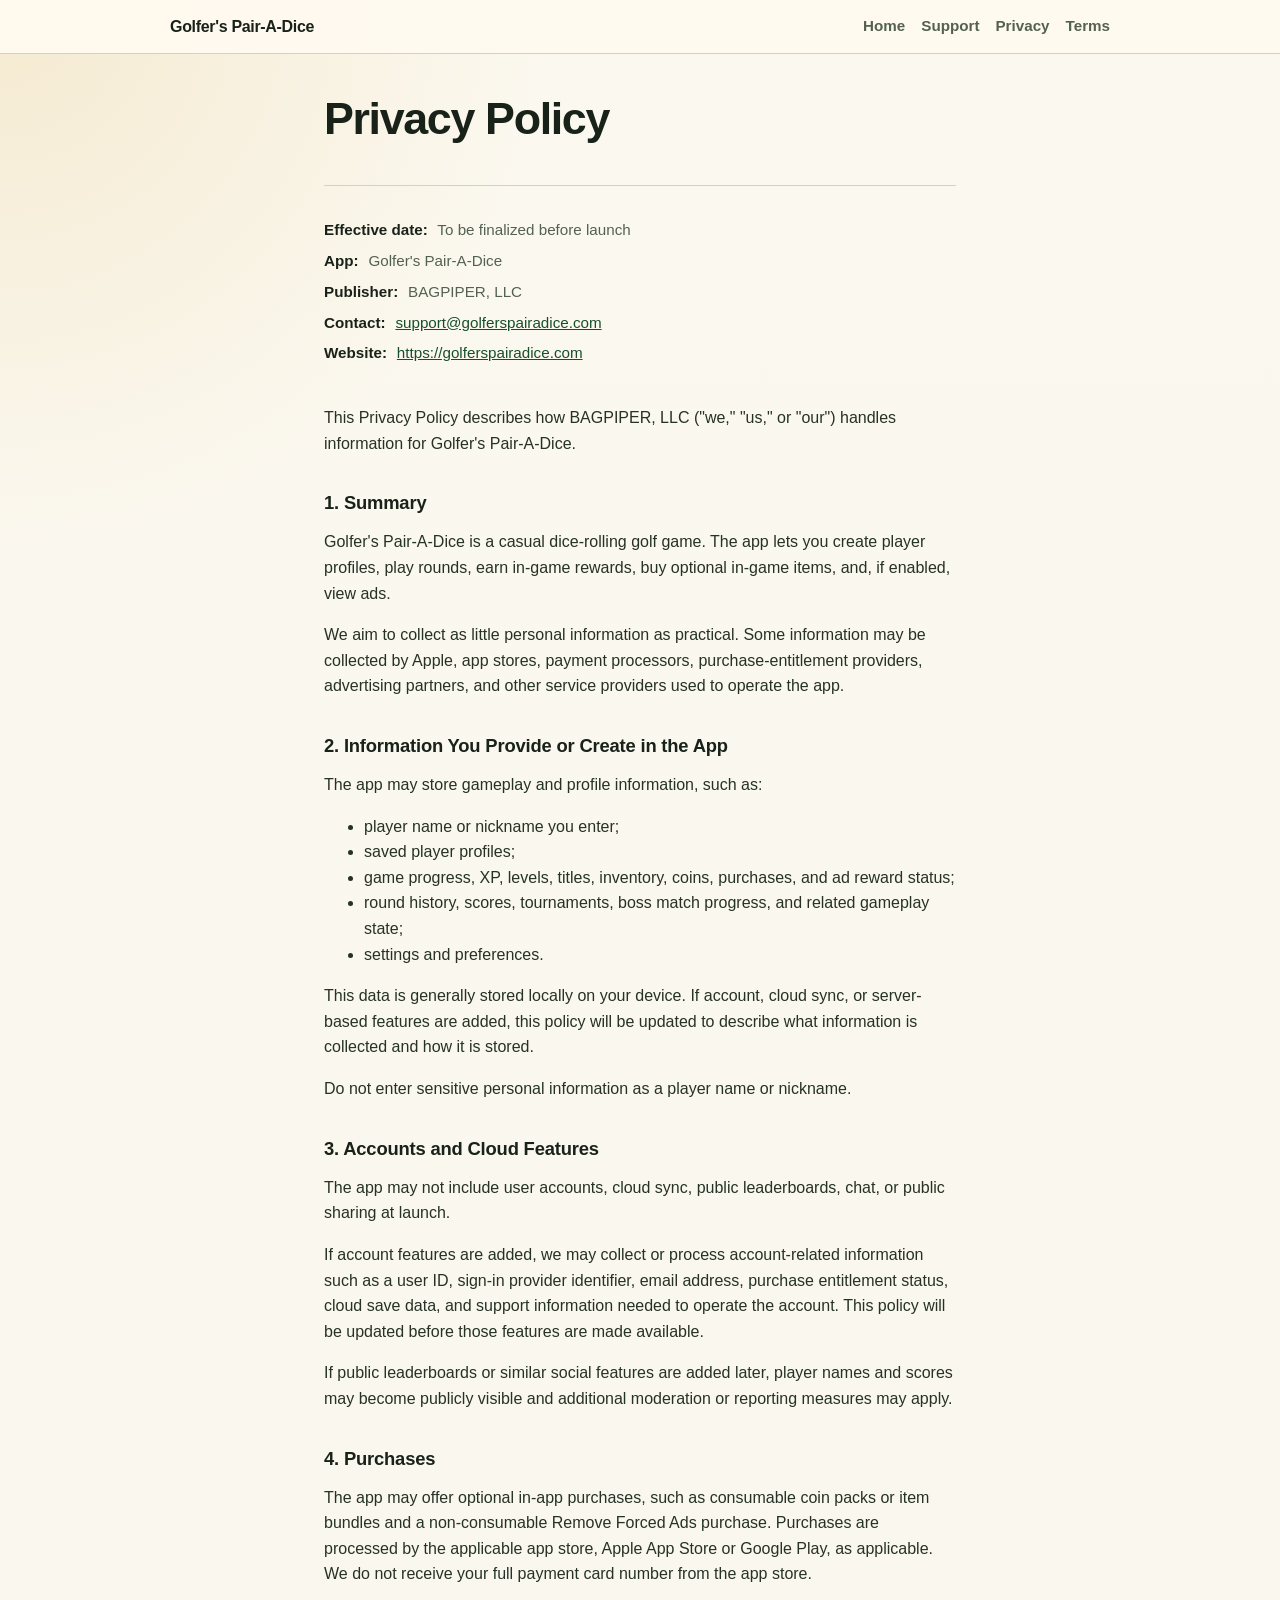
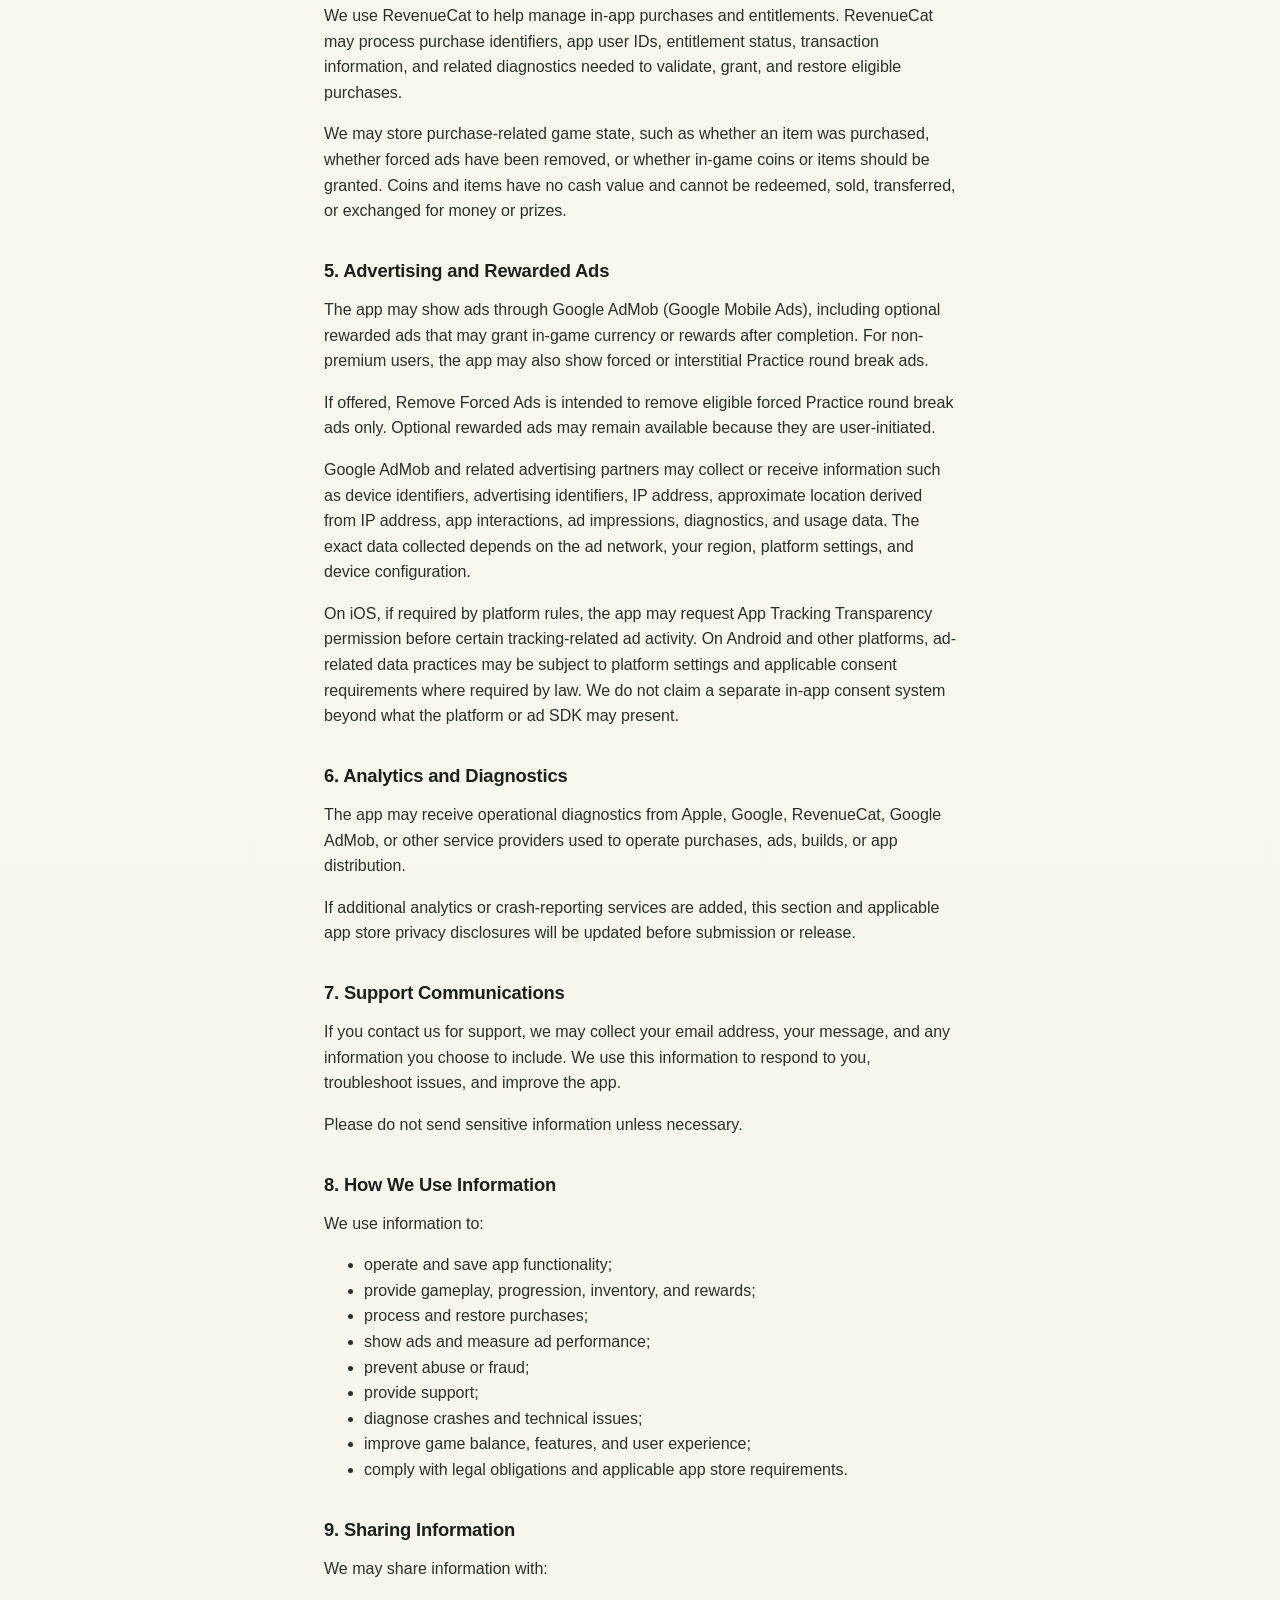
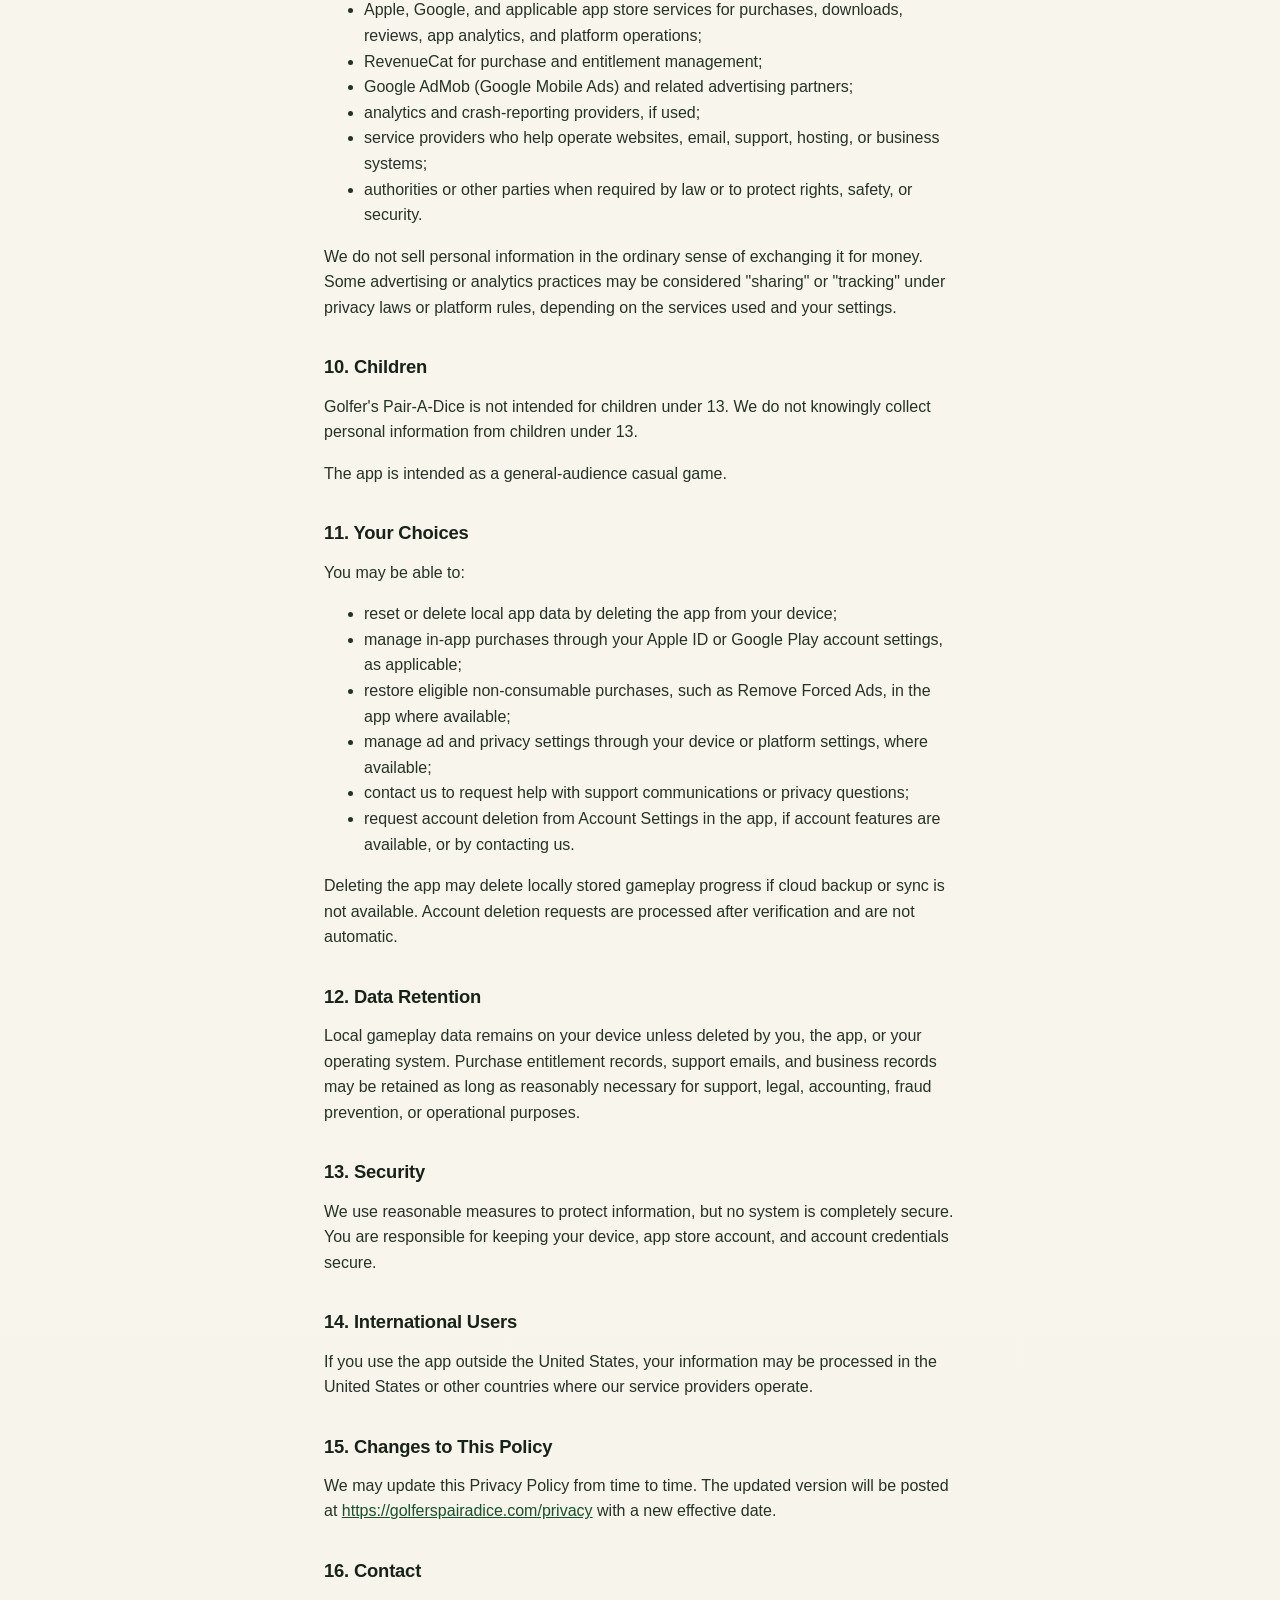
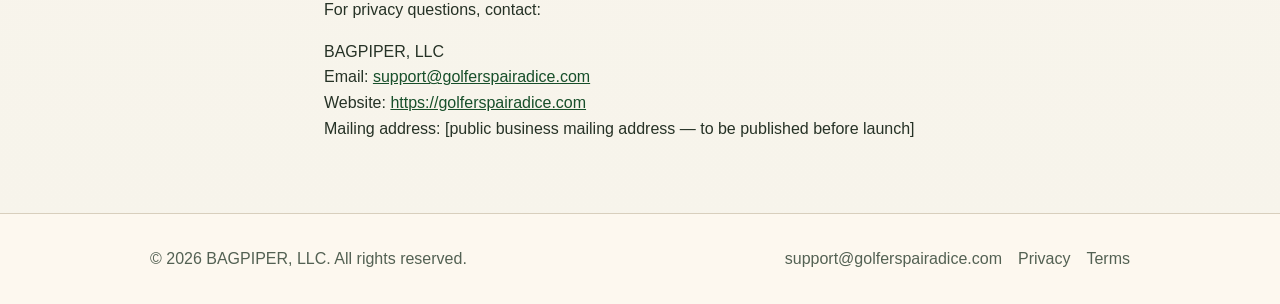
==== privacy/index.html @ 042cdaf1 "Phase 7B: Update golferspairadice.com copy for BAGPIPER, LLC publisher identity - Remove formation-p" ====
<!doctype html>
<html lang="en">
<head>
  <meta charset="utf-8">
  <meta name="viewport" content="width=device-width, initial-scale=1">
  <title>Privacy Policy | Golfer's Pair-A-Dice</title>
  <meta name="description" content="This Privacy Policy describes how BAGPIPER, LLC handles information for Golfer's Pair-A-Dice.">
  <link rel="stylesheet" href="/styles.css">
</head>
<body>
  <header class="site-header">
    <nav class="nav" aria-label="Main navigation">
      <a class="brand" href="/">Golfer's Pair-A-Dice</a>
      <div class="nav-links">
        <a href="/">Home</a>
        <a href="/support">Support</a>
        <a href="/privacy">Privacy</a>
        <a href="/terms">Terms</a>
      </div>
    </nav>
  </header>

  <main class="page">
    <header class="page-header">
      <h1>Privacy Policy</h1>
    </header>

    <ul class="doc-meta">
      <li><span class="label">Effective date</span> To be finalized before launch</li>
      <li><span class="label">App</span> Golfer's Pair-A-Dice</li>
      <li><span class="label">Publisher</span> BAGPIPER, LLC</li>
      <li><span class="label">Contact</span> <a href="mailto:support@golferspairadice.com">support@golferspairadice.com</a></li>
      <li><span class="label">Website</span> <a href="https://golferspairadice.com">https://golferspairadice.com</a></li>
    </ul>

    <article class="doc-body">
      <p>This Privacy Policy describes how BAGPIPER, LLC ("we," "us," or "our") handles information for Golfer's Pair-A-Dice.</p>

      <h2>1. Summary</h2>
      <p>Golfer's Pair-A-Dice is a casual dice-rolling golf game. The app lets you create player profiles, play rounds, earn in-game rewards, buy optional in-game items, and, if enabled, view ads.</p>
      <p>We aim to collect as little personal information as practical. Some information may be collected by Apple, app stores, payment processors, purchase-entitlement providers, advertising partners, and other service providers used to operate the app.</p>

      <h2>2. Information You Provide or Create in the App</h2>
      <p>The app may store gameplay and profile information, such as:</p>
      <ul>
        <li>player name or nickname you enter;</li>
        <li>saved player profiles;</li>
        <li>game progress, XP, levels, titles, inventory, coins, purchases, and ad reward status;</li>
        <li>round history, scores, tournaments, boss match progress, and related gameplay state;</li>
        <li>settings and preferences.</li>
      </ul>
      <p>This data is generally stored locally on your device. If account, cloud sync, or server-based features are added, this policy will be updated to describe what information is collected and how it is stored.</p>
      <p>Do not enter sensitive personal information as a player name or nickname.</p>

      <h2>3. Accounts and Cloud Features</h2>
      <p>The app may not include user accounts, cloud sync, public leaderboards, chat, or public sharing at launch.</p>
      <p>If account features are added, we may collect or process account-related information such as a user ID, sign-in provider identifier, email address, purchase entitlement status, cloud save data, and support information needed to operate the account. This policy will be updated before those features are made available.</p>
      <p>If public leaderboards or similar social features are added later, player names and scores may become publicly visible and additional moderation or reporting measures may apply.</p>

      <h2>4. Purchases</h2>
      <p>The app may offer optional in-app purchases, such as consumable coin packs or item bundles and a non-consumable Remove Forced Ads purchase. Purchases are processed by the applicable app store, Apple App Store or Google Play, as applicable. We do not receive your full payment card number from the app store.</p>
      <p>We use RevenueCat to help manage in-app purchases and entitlements. RevenueCat may process purchase identifiers, app user IDs, entitlement status, transaction information, and related diagnostics needed to validate, grant, and restore eligible purchases.</p>
      <p>We may store purchase-related game state, such as whether an item was purchased, whether forced ads have been removed, or whether in-game coins or items should be granted. Coins and items have no cash value and cannot be redeemed, sold, transferred, or exchanged for money or prizes.</p>

      <h2>5. Advertising and Rewarded Ads</h2>
      <p>The app may show ads through Google AdMob (Google Mobile Ads), including optional rewarded ads that may grant in-game currency or rewards after completion. For non-premium users, the app may also show forced or interstitial Practice round break ads.</p>
      <p>If offered, Remove Forced Ads is intended to remove eligible forced Practice round break ads only. Optional rewarded ads may remain available because they are user-initiated.</p>
      <p>Google AdMob and related advertising partners may collect or receive information such as device identifiers, advertising identifiers, IP address, approximate location derived from IP address, app interactions, ad impressions, diagnostics, and usage data. The exact data collected depends on the ad network, your region, platform settings, and device configuration.</p>
      <p>On iOS, if required by platform rules, the app may request App Tracking Transparency permission before certain tracking-related ad activity. On Android and other platforms, ad-related data practices may be subject to platform settings and applicable consent requirements where required by law. We do not claim a separate in-app consent system beyond what the platform or ad SDK may present.</p>

      <h2>6. Analytics and Diagnostics</h2>
      <p>The app may receive operational diagnostics from Apple, Google, RevenueCat, Google AdMob, or other service providers used to operate purchases, ads, builds, or app distribution.</p>
      <p>If additional analytics or crash-reporting services are added, this section and applicable app store privacy disclosures will be updated before submission or release.</p>

      <h2>7. Support Communications</h2>
      <p>If you contact us for support, we may collect your email address, your message, and any information you choose to include. We use this information to respond to you, troubleshoot issues, and improve the app.</p>
      <p>Please do not send sensitive information unless necessary.</p>

      <h2>8. How We Use Information</h2>
      <p>We use information to:</p>
      <ul>
        <li>operate and save app functionality;</li>
        <li>provide gameplay, progression, inventory, and rewards;</li>
        <li>process and restore purchases;</li>
        <li>show ads and measure ad performance;</li>
        <li>prevent abuse or fraud;</li>
        <li>provide support;</li>
        <li>diagnose crashes and technical issues;</li>
        <li>improve game balance, features, and user experience;</li>
        <li>comply with legal obligations and applicable app store requirements.</li>
      </ul>

      <h2>9. Sharing Information</h2>
      <p>We may share information with:</p>
      <ul>
        <li>Apple, Google, and applicable app store services for purchases, downloads, reviews, app analytics, and platform operations;</li>
        <li>RevenueCat for purchase and entitlement management;</li>
        <li>Google AdMob (Google Mobile Ads) and related advertising partners;</li>
        <li>analytics and crash-reporting providers, if used;</li>
        <li>service providers who help operate websites, email, support, hosting, or business systems;</li>
        <li>authorities or other parties when required by law or to protect rights, safety, or security.</li>
      </ul>
      <p>We do not sell personal information in the ordinary sense of exchanging it for money. Some advertising or analytics practices may be considered "sharing" or "tracking" under privacy laws or platform rules, depending on the services used and your settings.</p>

      <h2>10. Children</h2>
      <p>Golfer's Pair-A-Dice is not intended for children under 13. We do not knowingly collect personal information from children under 13.</p>
      <p>The app is intended as a general-audience casual game.</p>

      <h2>11. Your Choices</h2>
      <p>You may be able to:</p>
      <ul>
        <li>reset or delete local app data by deleting the app from your device;</li>
        <li>manage in-app purchases through your Apple ID or Google Play account settings, as applicable;</li>
        <li>restore eligible non-consumable purchases, such as Remove Forced Ads, in the app where available;</li>
        <li>manage ad and privacy settings through your device or platform settings, where available;</li>
        <li>contact us to request help with support communications or privacy questions;</li>
        <li>request account deletion from Account Settings in the app, if account features are available, or by contacting us.</li>
      </ul>
      <p>Deleting the app may delete locally stored gameplay progress if cloud backup or sync is not available. Account deletion requests are processed after verification and are not automatic.</p>

      <h2>12. Data Retention</h2>
      <p>Local gameplay data remains on your device unless deleted by you, the app, or your operating system. Purchase entitlement records, support emails, and business records may be retained as long as reasonably necessary for support, legal, accounting, fraud prevention, or operational purposes.</p>

      <h2>13. Security</h2>
      <p>We use reasonable measures to protect information, but no system is completely secure. You are responsible for keeping your device, app store account, and account credentials secure.</p>

      <h2>14. International Users</h2>
      <p>If you use the app outside the United States, your information may be processed in the United States or other countries where our service providers operate.</p>

      <h2>15. Changes to This Policy</h2>
      <p>We may update this Privacy Policy from time to time. The updated version will be posted at <a href="https://golferspairadice.com/privacy">https://golferspairadice.com/privacy</a> with a new effective date.</p>

      <h2>16. Contact</h2>
      <p>For privacy questions, contact:</p>
      <p>BAGPIPER, LLC<br>
      Email: <a href="mailto:support@golferspairadice.com">support@golferspairadice.com</a><br>
      Website: <a href="https://golferspairadice.com">https://golferspairadice.com</a><br>
      Mailing address: [public business mailing address — to be published before launch]</p>
    </article>
  </main>

  <footer class="site-footer">
    <div class="footer-inner">
      <div>
        © 2026 BAGPIPER, LLC. All rights reserved.
      </div>
      <div class="footer-links">
        <a href="mailto:support@golferspairadice.com">support@golferspairadice.com</a>
        <a href="/privacy">Privacy</a>
        <a href="/terms">Terms</a>
      </div>
    </div>
  </footer>
</body>
</html>
---- styles.css ----
/* Golfer's Pair-A-Dice static site */
:root {
  --bg: #f7f4eb;
  --panel: #fffaf0;
  --ink: #192219;
  --muted: #536153;
  --line: #d8cfbd;
  --accent: #216b3a;
  --accent-dark: #174f2a;
  --gold: #d7a332;
}

* { box-sizing: border-box; }

body {
  margin: 0;
  font-family: -apple-system, BlinkMacSystemFont, "Segoe UI", Roboto, Arial, sans-serif;
  line-height: 1.6;
  color: var(--ink);
  background:
    radial-gradient(circle at top left, rgba(215, 163, 50, 0.16), transparent 34rem),
    linear-gradient(180deg, #fbf8ef 0%, var(--bg) 100%);
}

a { color: var(--accent-dark); }

.site-header {
  border-bottom: 1px solid var(--line);
  background: rgba(255, 250, 240, 0.92);
  backdrop-filter: blur(8px);
  position: sticky;
  top: 0;
  z-index: 5;
}

.nav {
  max-width: 980px;
  margin: 0 auto;
  padding: 0.85rem 1.25rem;
  display: flex;
  align-items: center;
  justify-content: space-between;
  gap: 1rem;
}

.brand {
  font-weight: 800;
  color: var(--ink);
  text-decoration: none;
  letter-spacing: -0.02em;
}

.nav-links {
  display: flex;
  gap: 1rem;
  flex-wrap: wrap;
  justify-content: flex-end;
}

.nav-links a {
  color: var(--muted);
  text-decoration: none;
  font-weight: 600;
  font-size: 0.95rem;
}

.nav-links a:hover { color: var(--accent-dark); }

main {
  max-width: 980px;
  margin: 0 auto;
  padding: 2rem 1.25rem 4rem;
}

main.home,
main.page {
  max-width: 42rem;
  padding-top: 2.5rem;
  padding-bottom: 3.5rem;
}

.page-header {
  padding-bottom: 2rem;
  margin-bottom: 2rem;
  border-bottom: 1px solid var(--line);
}

.page-header h1 {
  font-size: clamp(2rem, 5vw, 2.8rem);
  line-height: 1.1;
  margin: 0 0 0.65rem;
  letter-spacing: -0.03em;
}

.page-subtitle,
.page-intro {
  font-size: 1.1rem;
  color: var(--muted);
  margin: 0;
  line-height: 1.55;
}

.doc-meta {
  list-style: none;
  padding: 0;
  margin: 0 0 2.5rem;
  font-size: 0.95rem;
  color: var(--muted);
  line-height: 1.55;
}

.doc-meta li {
  margin-bottom: 0.45rem;
}

.doc-meta .label {
  font-weight: 600;
  color: var(--ink);
}

.doc-meta .label::after {
  content: ":";
  margin-right: 0.35rem;
}

.doc-body h2 {
  font-size: 1.15rem;
  font-weight: 700;
  margin: 2.25rem 0 0.65rem;
  letter-spacing: -0.01em;
}

.doc-body p,
.doc-body li {
  color: #263226;
}

.page-section {
  padding-bottom: 2rem;
}

.page-section + .page-section {
  border-top: 1px solid var(--line);
  padding-top: 2rem;
}

.page-section h2 {
  font-size: 1.2rem;
  margin: 0 0 0.85rem;
  letter-spacing: -0.01em;
}

.page-section p,
.page-section li {
  color: #263226;
}

.page-section .page-links {
  margin-top: 1.25rem;
}

.hero {
  padding: 3rem 0 1.5rem;
  max-width: 640px;
}

.home .hero {
  padding: 2.5rem 0 3rem;
  border-bottom: 1px solid var(--line);
  max-width: none;
}

.home .hero h1 {
  font-size: clamp(2.4rem, 6vw, 3.4rem);
  line-height: 1.05;
  margin: 0 0 1.1rem;
  letter-spacing: -0.04em;
}

.hero-intro {
  font-size: 1.2rem;
  color: var(--muted);
  margin: 0 0 1.75rem;
  line-height: 1.5;
}

.hero-tagline {
  font-size: clamp(1.35rem, 3vw, 1.65rem);
  font-weight: 600;
  color: var(--accent-dark);
  margin: 0;
  line-height: 1.35;
  letter-spacing: -0.02em;
}

.gameplay {
  padding: 2.5rem 0;
}

.gameplay p {
  margin: 0;
  font-size: 1.1rem;
  color: #263226;
  line-height: 1.65;
}

.home-note {
  padding-top: 0.5rem;
}

.callout {
  margin: 0 0 2rem;
  padding: 0.9rem 0 0.9rem 1rem;
  border-left: 3px solid var(--line);
  color: var(--muted);
  font-size: 0.98rem;
  line-height: 1.55;
}

h1 {
  font-size: clamp(2rem, 5vw, 2.8rem);
  line-height: 1.1;
  margin: 0 0 1rem;
  letter-spacing: -0.03em;
}

h2 {
  font-size: clamp(1.55rem, 3vw, 2.2rem);
  line-height: 1.15;
  margin: 2.5rem 0 0.75rem;
  letter-spacing: -0.035em;
}

h3 {
  margin-top: 2rem;
  font-size: 1.2rem;
}

.lede {
  font-size: 1.15rem;
  color: var(--muted);
  max-width: 640px;
}

.page-links {
  margin: 0;
  font-size: 1rem;
}

.page-links a {
  font-weight: 600;
  text-decoration: none;
}

.page-links a:hover {
  text-decoration: underline;
}

.page-links .sep {
  color: var(--line);
  margin: 0 0.55rem;
}

.content-panel {
  background: rgba(255, 250, 240, 0.88);
  border: 1px solid var(--line);
  border-radius: 20px;
  padding: 1.25rem;
  box-shadow: 0 12px 32px rgba(25, 34, 25, 0.06);
}

.content-panel h1 {
  font-size: clamp(2rem, 4vw, 3.2rem);
  margin-top: 0;
}

.content-panel p, .content-panel li {
  color: #263226;
}

.faq-list {
  margin-top: 0.5rem;
}

.faq-item {
  border: none;
  border-top: 1px solid var(--line);
  border-radius: 0;
  background: none;
  padding: 1rem 0;
}

.faq-item summary {
  font-weight: 700;
  cursor: pointer;
  list-style: none;
}

.faq-item summary::-webkit-details-marker {
  display: none;
}

.faq-item summary::after {
  content: "+";
  float: right;
  color: var(--muted);
  font-weight: 400;
}

.faq-item[open] summary::after {
  content: "−";
}

.faq-item:last-child {
  border-bottom: 1px solid var(--line);
}

.faq-item p {
  margin: 0.75rem 0 0;
  color: var(--muted);
}

.site-footer {
  border-top: 1px solid var(--line);
  padding: 2rem 1.25rem;
  color: var(--muted);
  background: rgba(255, 250, 240, 0.75);
}

.footer-inner {
  max-width: 980px;
  margin: 0 auto;
  display: flex;
  justify-content: space-between;
  gap: 1rem;
  flex-wrap: wrap;
}

.footer-links {
  display: flex;
  gap: 1rem;
  flex-wrap: wrap;
}

.footer-links a {
  color: var(--muted);
  text-decoration: none;
}

@media (max-width: 640px) {
  .nav {
    align-items: flex-start;
    flex-direction: column;
  }

  .nav-links {
    justify-content: flex-start;
  }

  main.home,
  main.page {
    padding-top: 2rem;
    padding-bottom: 3rem;
  }

  .hero,
  .home .hero {
    padding-top: 2rem;
    padding-bottom: 2.25rem;
  }

  .page-header {
    padding-bottom: 1.5rem;
    margin-bottom: 1.5rem;
  }

  .page-section + .page-section {
    padding-top: 1.5rem;
  }

  .gameplay {
    padding: 2rem 0;
  }
}
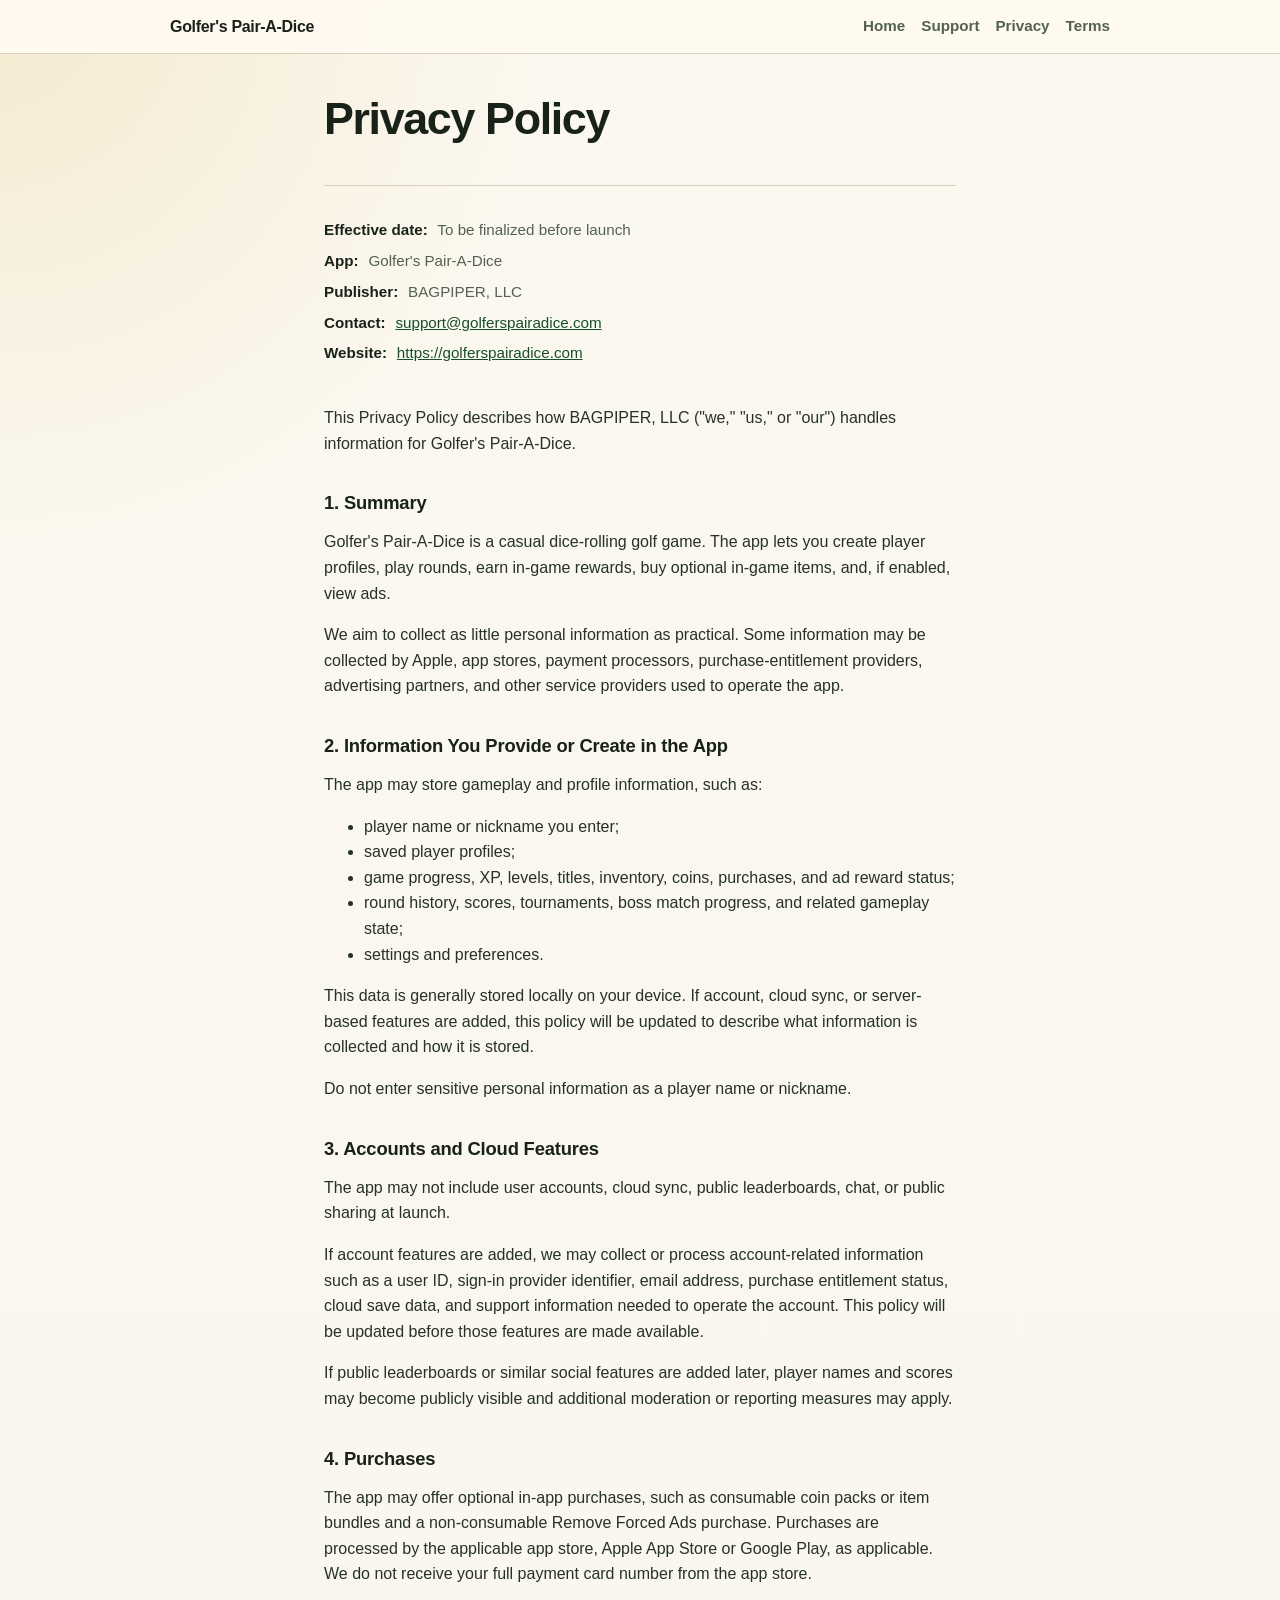
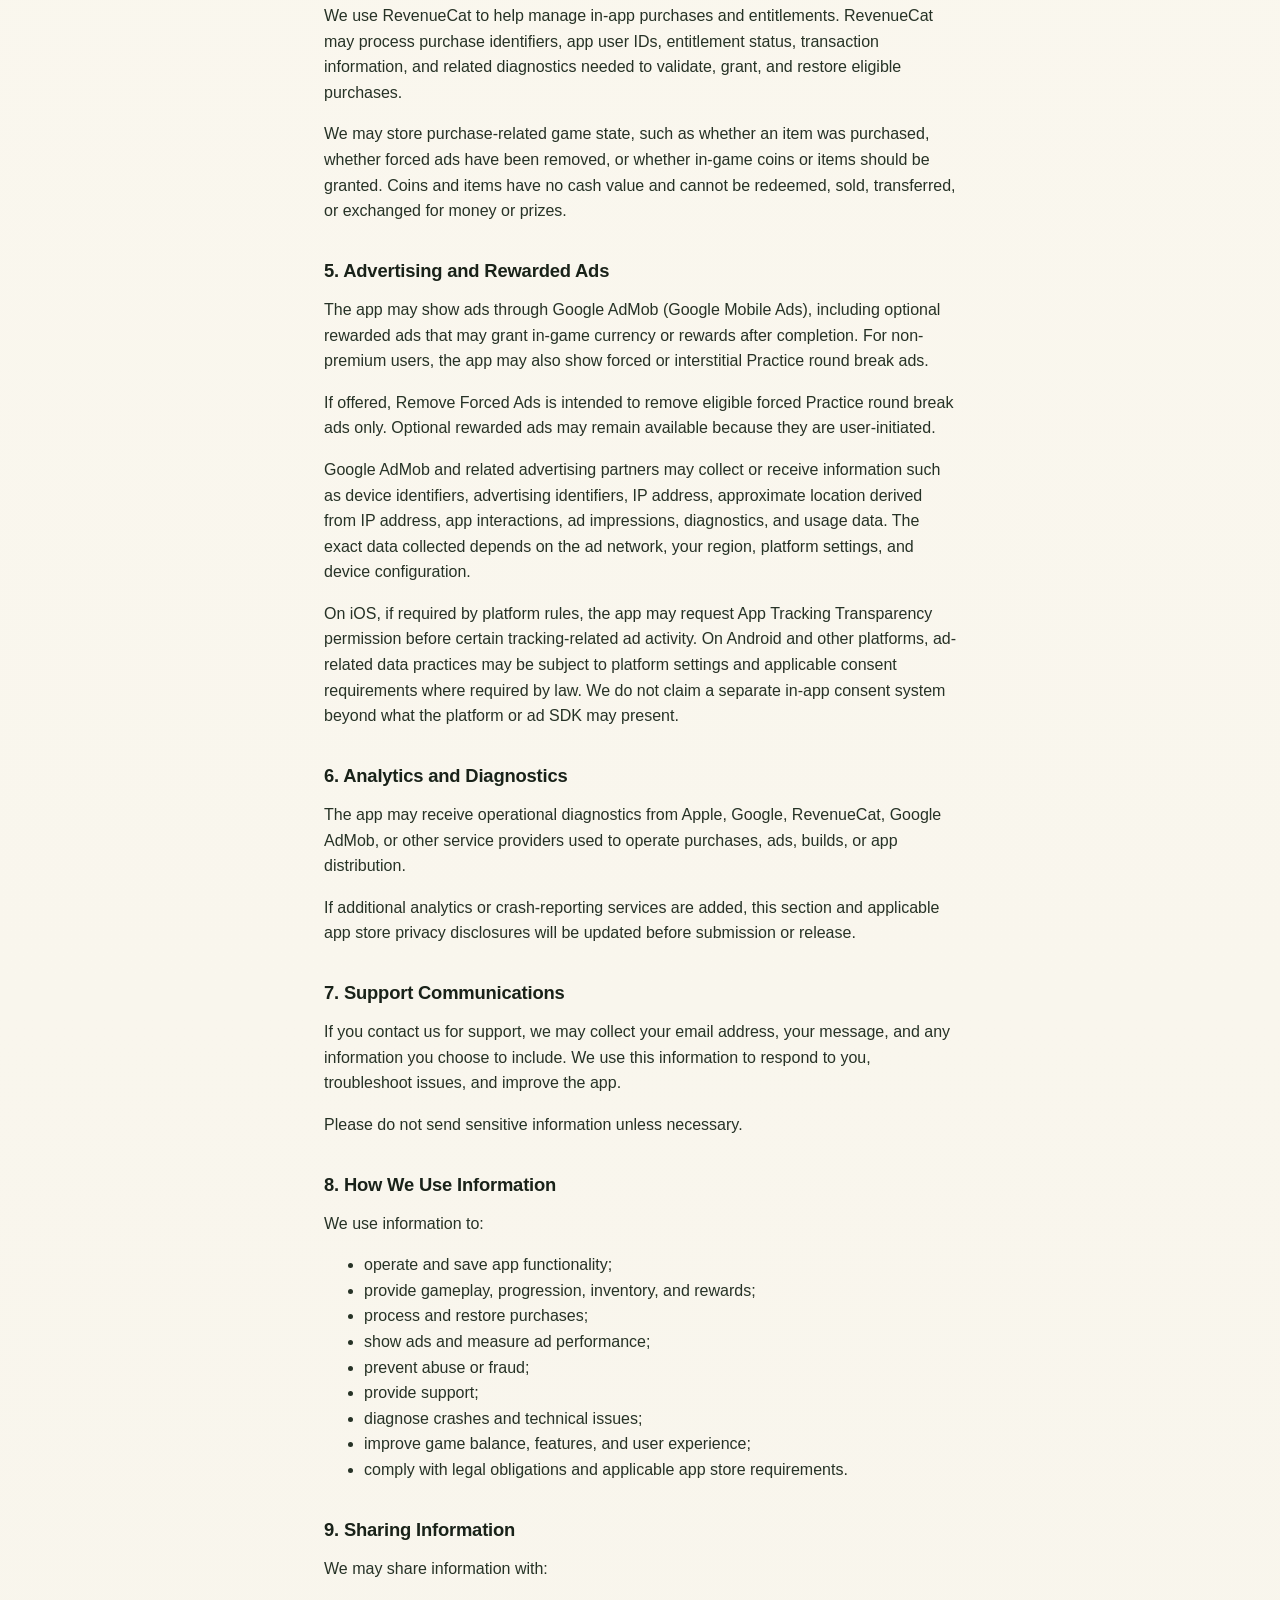
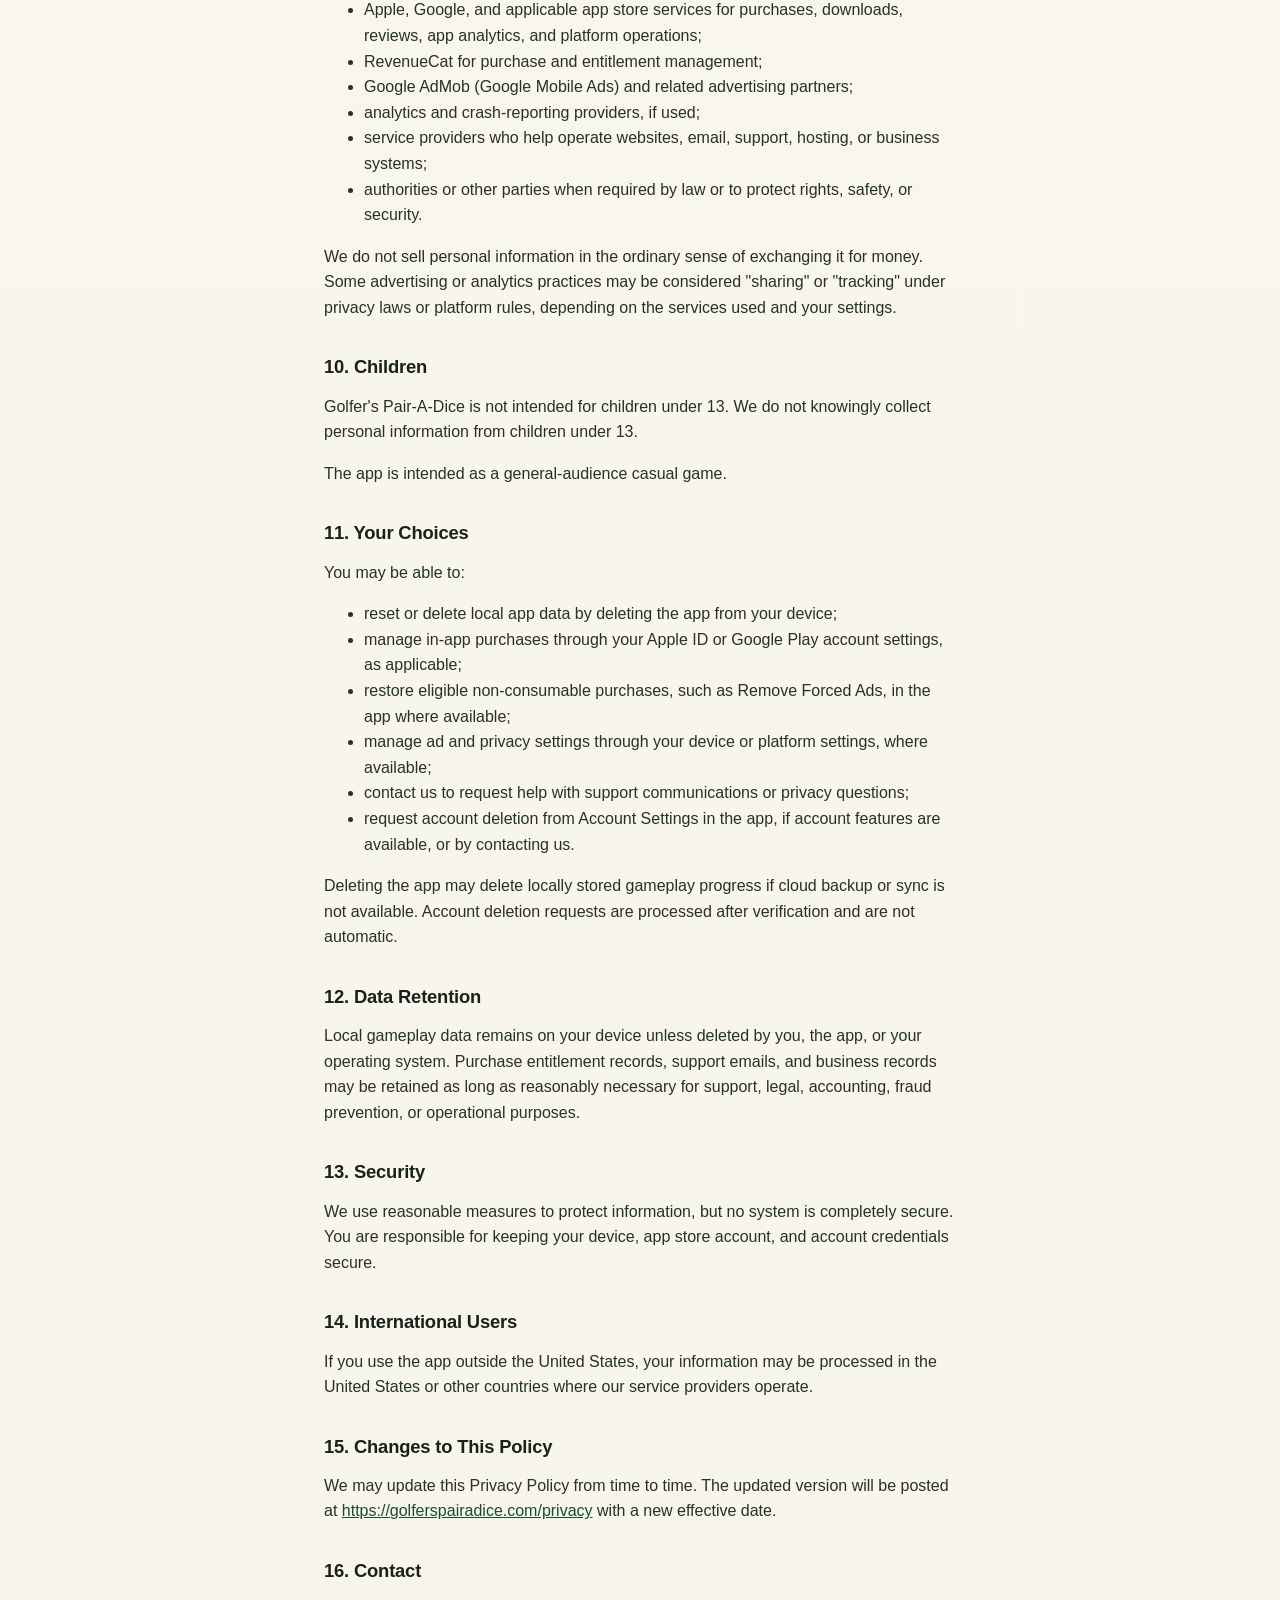
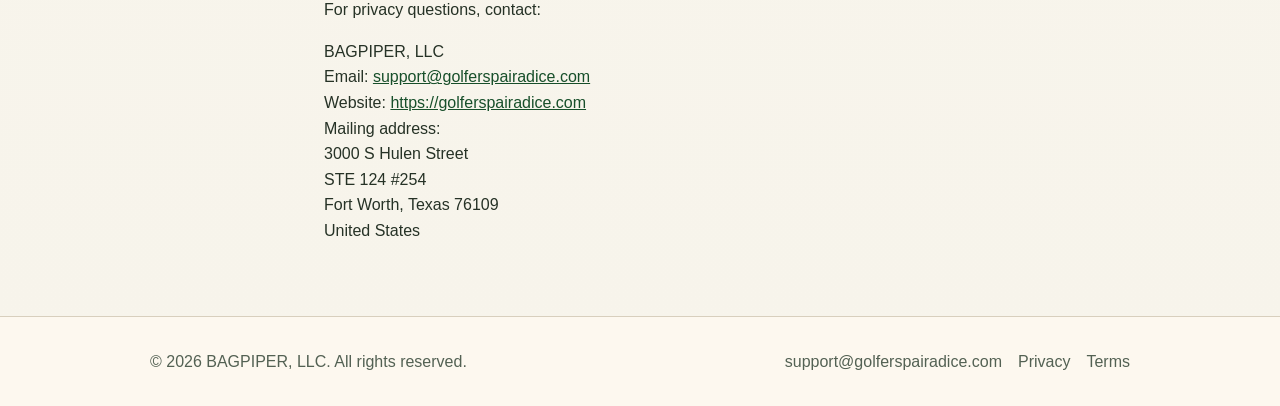
==== commit b3531daa: "Replace contact placeholders with confirmed public mailing address and support email - Privacy and t" ====
--- a/privacy/index.html
+++ b/privacy/index.html
@@ -135,7 +135,11 @@
       <p>BAGPIPER, LLC<br>
       Email: <a href="mailto:support@golferspairadice.com">support@golferspairadice.com</a><br>
       Website: <a href="https://golferspairadice.com">https://golferspairadice.com</a><br>
-      Mailing address: [public business mailing address — to be published before launch]</p>
+      Mailing address:<br>
+      3000 S Hulen Street<br>
+      STE 124 #254<br>
+      Fort Worth, Texas 76109<br>
+      United States</p>
     </article>
   </main>
 
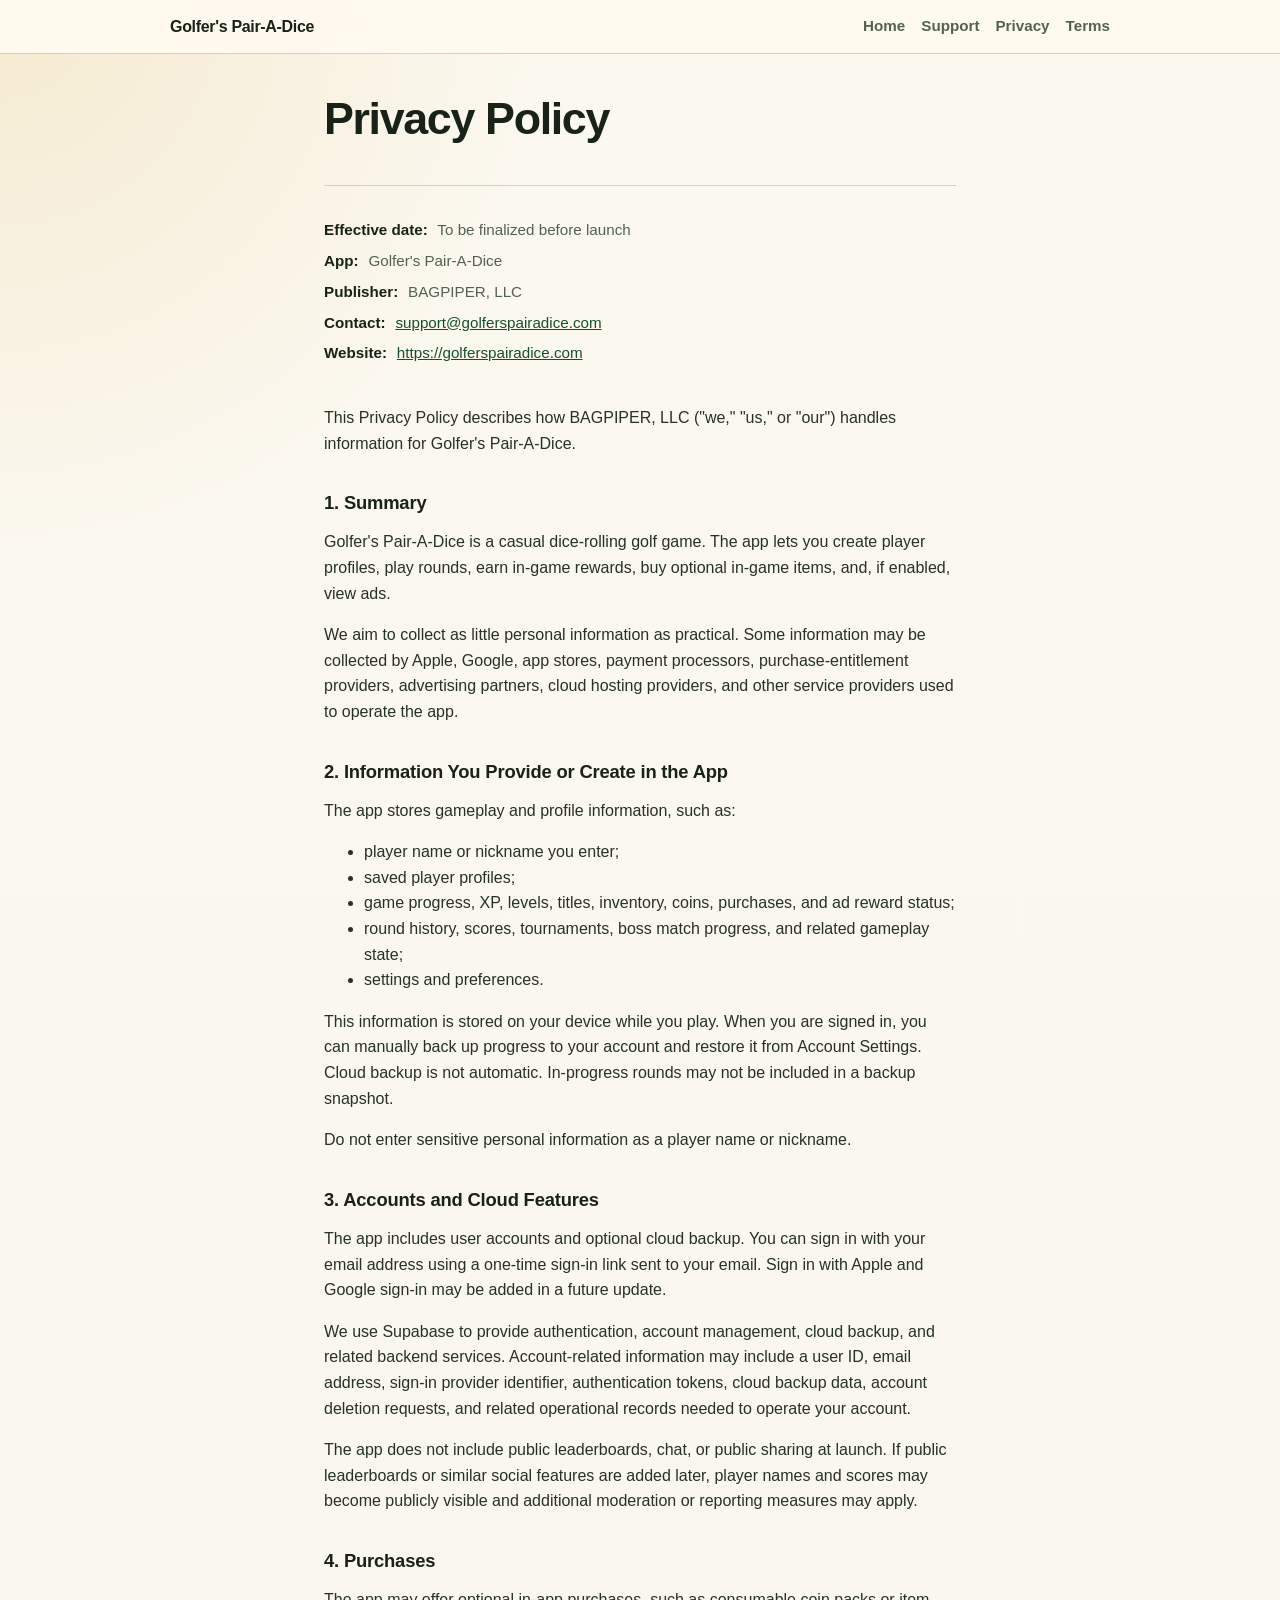
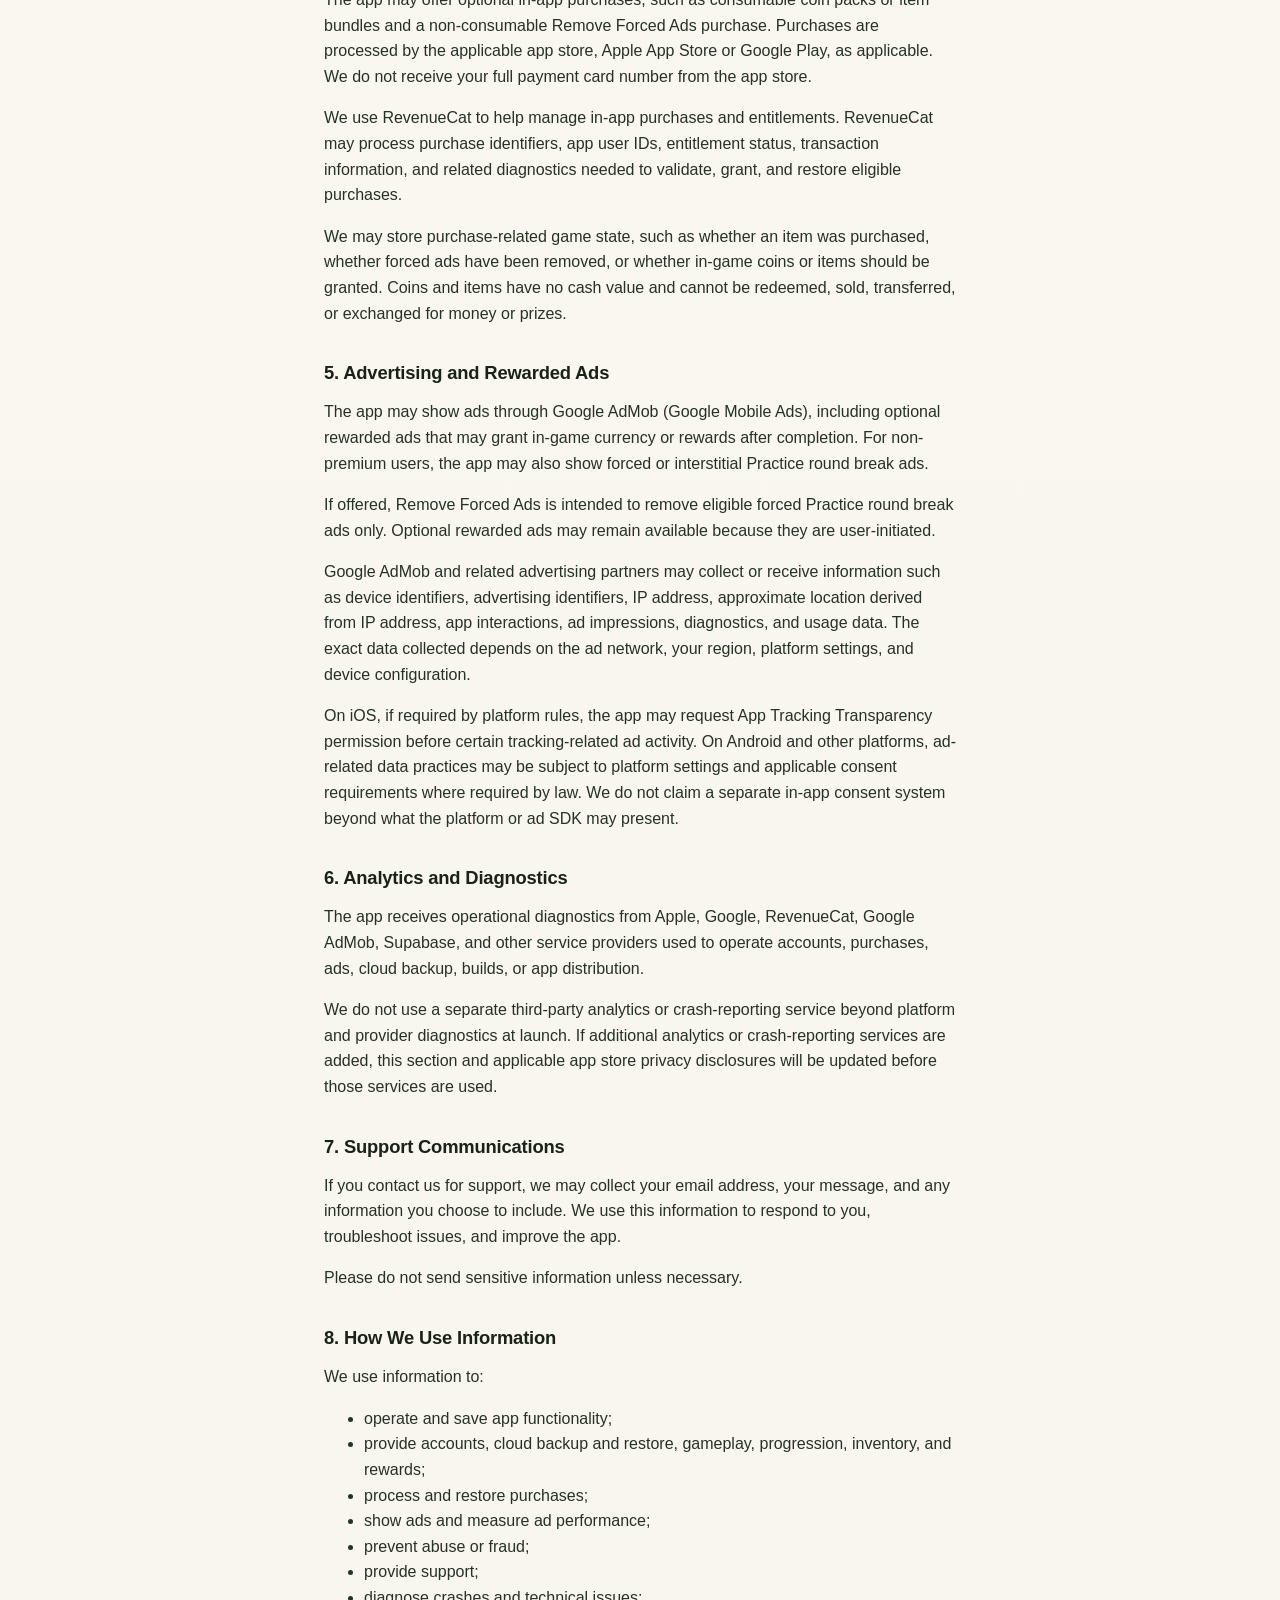
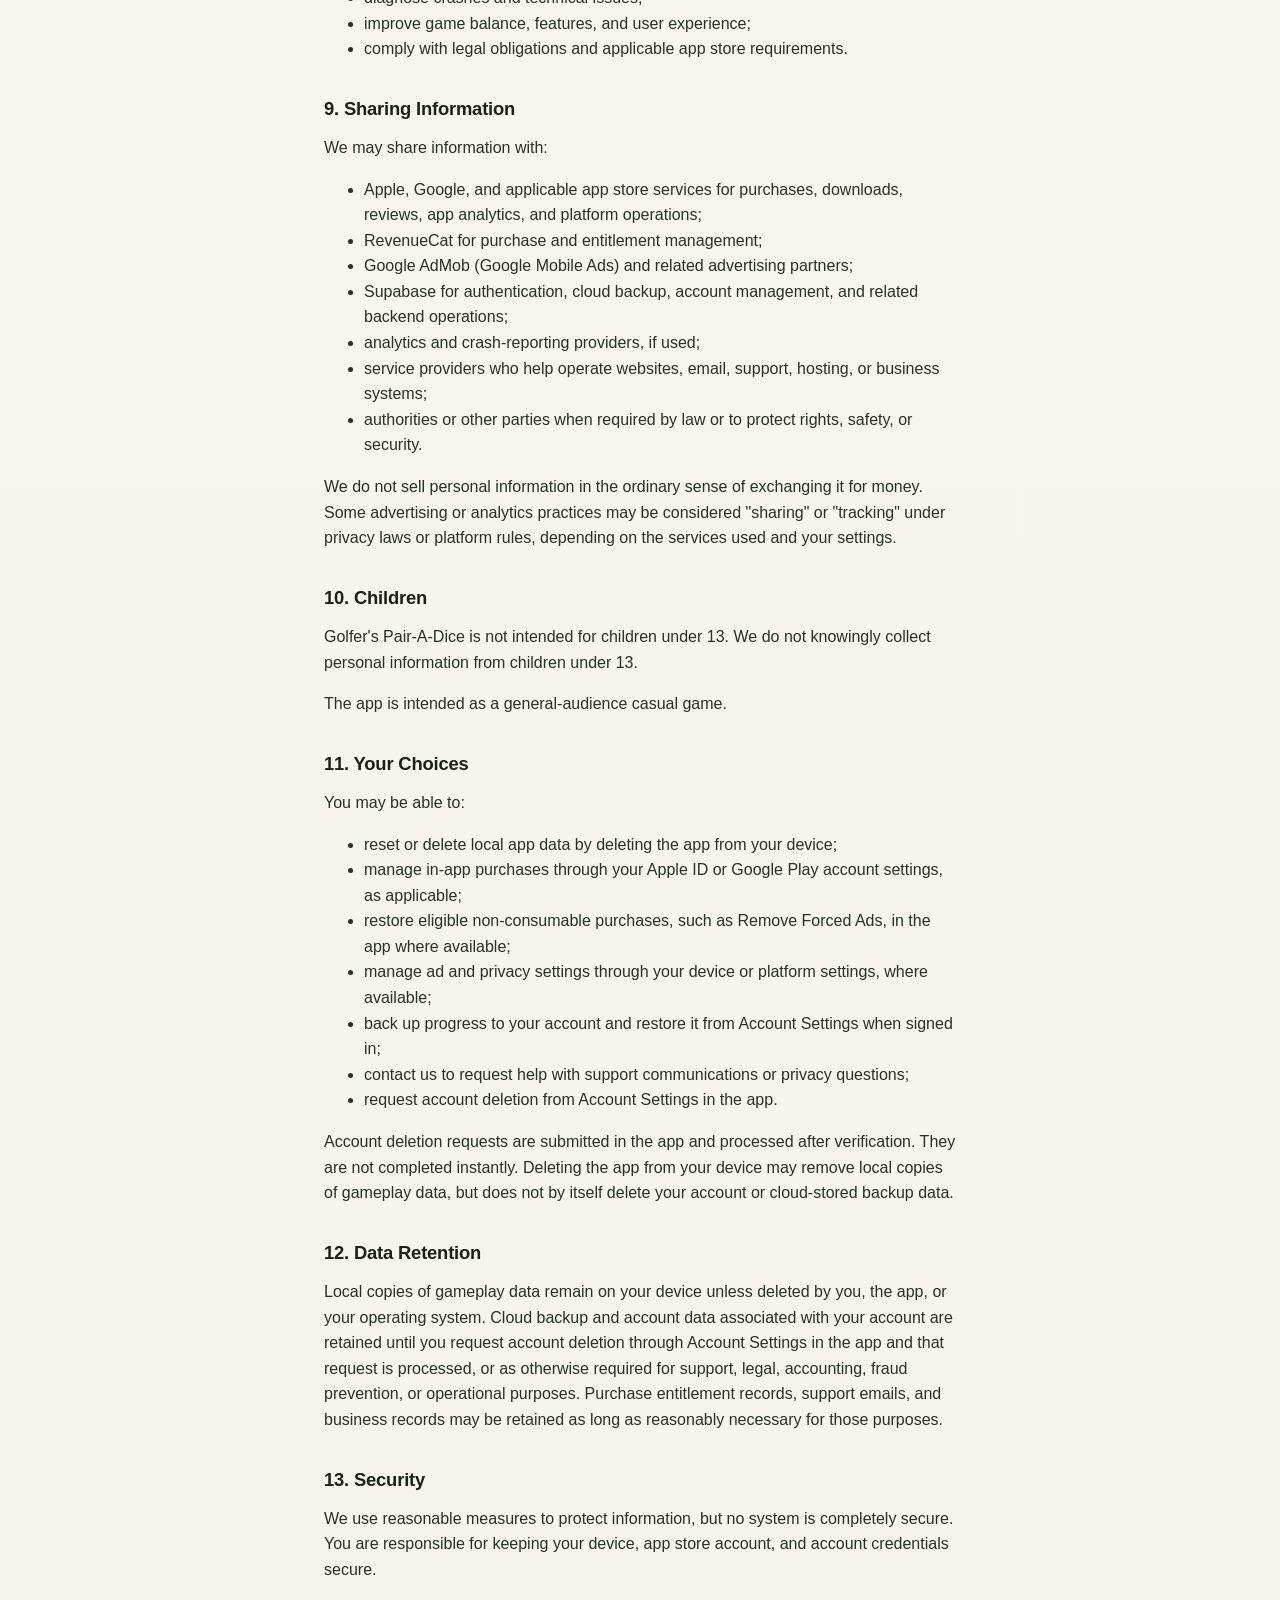
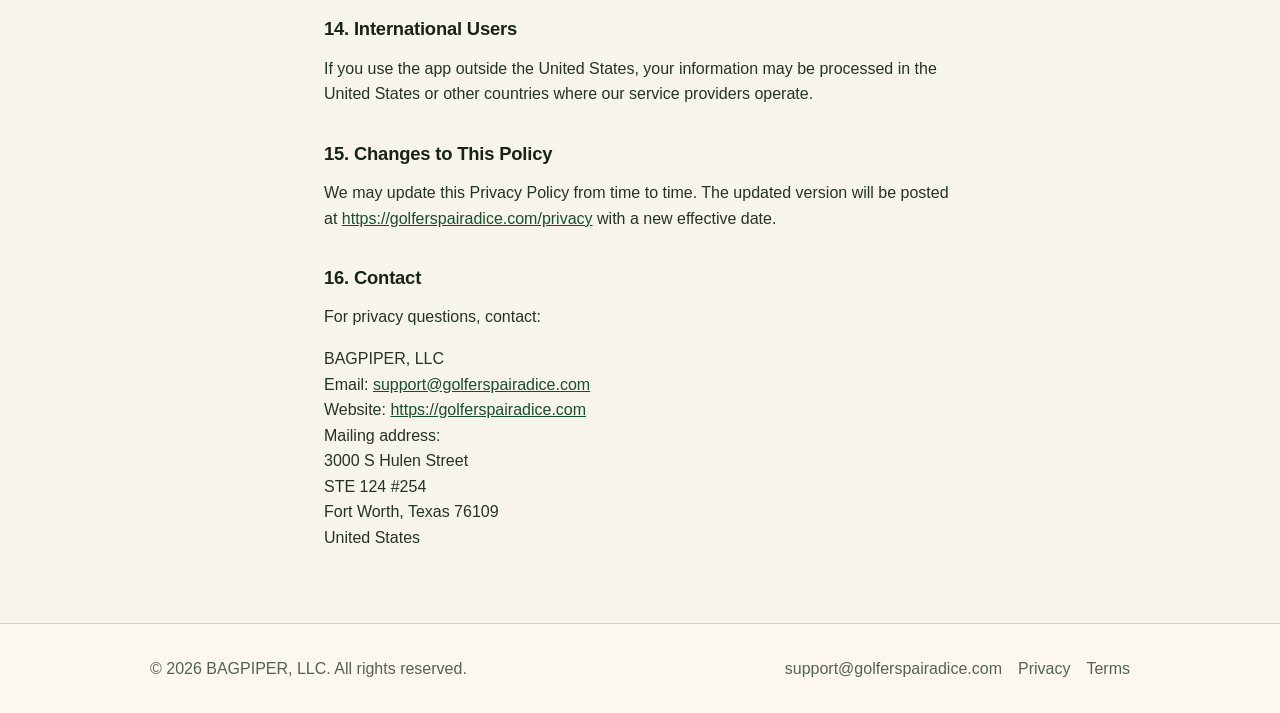
==== commit 1621bb60: "Launch-ready site: legal copy, icon D, and meta tags. Align privacy, terms, and support with app aut" ====
--- a/privacy/index.html
+++ b/privacy/index.html
@@ -5,6 +5,16 @@
   <meta name="viewport" content="width=device-width, initial-scale=1">
   <title>Privacy Policy | Golfer's Pair-A-Dice</title>
   <meta name="description" content="This Privacy Policy describes how BAGPIPER, LLC handles information for Golfer's Pair-A-Dice.">
+  <meta name="theme-color" content="#216b3a">
+  <meta property="og:type" content="website">
+  <meta property="og:url" content="https://golferspairadice.com/privacy">
+  <meta property="og:title" content="Privacy Policy | Golfer's Pair-A-Dice">
+  <meta property="og:description" content="How BAGPIPER, LLC handles information for Golfer's Pair-A-Dice.">
+  <meta property="og:image" content="https://golferspairadice.com/assets/gpad-icon-1024.png">
+  <meta name="twitter:card" content="summary">
+  <meta name="twitter:image" content="https://golferspairadice.com/assets/gpad-icon-1024.png">
+  <link rel="icon" href="/assets/gpad-icon.svg" type="image/svg+xml">
+  <link rel="apple-touch-icon" href="/assets/gpad-icon-180.png">
   <link rel="stylesheet" href="/styles.css">
 </head>
 <body>
@@ -38,10 +48,10 @@
 
       <h2>1. Summary</h2>
       <p>Golfer's Pair-A-Dice is a casual dice-rolling golf game. The app lets you create player profiles, play rounds, earn in-game rewards, buy optional in-game items, and, if enabled, view ads.</p>
-      <p>We aim to collect as little personal information as practical. Some information may be collected by Apple, app stores, payment processors, purchase-entitlement providers, advertising partners, and other service providers used to operate the app.</p>
+      <p>We aim to collect as little personal information as practical. Some information may be collected by Apple, Google, app stores, payment processors, purchase-entitlement providers, advertising partners, cloud hosting providers, and other service providers used to operate the app.</p>
 
       <h2>2. Information You Provide or Create in the App</h2>
-      <p>The app may store gameplay and profile information, such as:</p>
+      <p>The app stores gameplay and profile information, such as:</p>
       <ul>
         <li>player name or nickname you enter;</li>
         <li>saved player profiles;</li>
@@ -49,13 +59,13 @@
         <li>round history, scores, tournaments, boss match progress, and related gameplay state;</li>
         <li>settings and preferences.</li>
       </ul>
-      <p>This data is generally stored locally on your device. If account, cloud sync, or server-based features are added, this policy will be updated to describe what information is collected and how it is stored.</p>
+      <p>This information is stored on your device while you play. When you are signed in, you can manually back up progress to your account and restore it from Account Settings. Cloud backup is not automatic. In-progress rounds may not be included in a backup snapshot.</p>
       <p>Do not enter sensitive personal information as a player name or nickname.</p>
 
       <h2>3. Accounts and Cloud Features</h2>
-      <p>The app may not include user accounts, cloud sync, public leaderboards, chat, or public sharing at launch.</p>
-      <p>If account features are added, we may collect or process account-related information such as a user ID, sign-in provider identifier, email address, purchase entitlement status, cloud save data, and support information needed to operate the account. This policy will be updated before those features are made available.</p>
-      <p>If public leaderboards or similar social features are added later, player names and scores may become publicly visible and additional moderation or reporting measures may apply.</p>
+      <p>The app includes user accounts and optional cloud backup. You can sign in with your email address using a one-time sign-in link sent to your email. Sign in with Apple and Google sign-in may be added in a future update.</p>
+      <p>We use Supabase to provide authentication, account management, cloud backup, and related backend services. Account-related information may include a user ID, email address, sign-in provider identifier, authentication tokens, cloud backup data, account deletion requests, and related operational records needed to operate your account.</p>
+      <p>The app does not include public leaderboards, chat, or public sharing at launch. If public leaderboards or similar social features are added later, player names and scores may become publicly visible and additional moderation or reporting measures may apply.</p>
 
       <h2>4. Purchases</h2>
       <p>The app may offer optional in-app purchases, such as consumable coin packs or item bundles and a non-consumable Remove Forced Ads purchase. Purchases are processed by the applicable app store, Apple App Store or Google Play, as applicable. We do not receive your full payment card number from the app store.</p>
@@ -69,8 +79,8 @@
       <p>On iOS, if required by platform rules, the app may request App Tracking Transparency permission before certain tracking-related ad activity. On Android and other platforms, ad-related data practices may be subject to platform settings and applicable consent requirements where required by law. We do not claim a separate in-app consent system beyond what the platform or ad SDK may present.</p>
 
       <h2>6. Analytics and Diagnostics</h2>
-      <p>The app may receive operational diagnostics from Apple, Google, RevenueCat, Google AdMob, or other service providers used to operate purchases, ads, builds, or app distribution.</p>
-      <p>If additional analytics or crash-reporting services are added, this section and applicable app store privacy disclosures will be updated before submission or release.</p>
+      <p>The app receives operational diagnostics from Apple, Google, RevenueCat, Google AdMob, Supabase, and other service providers used to operate accounts, purchases, ads, cloud backup, builds, or app distribution.</p>
+      <p>We do not use a separate third-party analytics or crash-reporting service beyond platform and provider diagnostics at launch. If additional analytics or crash-reporting services are added, this section and applicable app store privacy disclosures will be updated before those services are used.</p>
 
       <h2>7. Support Communications</h2>
       <p>If you contact us for support, we may collect your email address, your message, and any information you choose to include. We use this information to respond to you, troubleshoot issues, and improve the app.</p>
@@ -80,7 +90,7 @@
       <p>We use information to:</p>
       <ul>
         <li>operate and save app functionality;</li>
-        <li>provide gameplay, progression, inventory, and rewards;</li>
+        <li>provide accounts, cloud backup and restore, gameplay, progression, inventory, and rewards;</li>
         <li>process and restore purchases;</li>
         <li>show ads and measure ad performance;</li>
         <li>prevent abuse or fraud;</li>
@@ -96,6 +106,7 @@
         <li>Apple, Google, and applicable app store services for purchases, downloads, reviews, app analytics, and platform operations;</li>
         <li>RevenueCat for purchase and entitlement management;</li>
         <li>Google AdMob (Google Mobile Ads) and related advertising partners;</li>
+        <li>Supabase for authentication, cloud backup, account management, and related backend operations;</li>
         <li>analytics and crash-reporting providers, if used;</li>
         <li>service providers who help operate websites, email, support, hosting, or business systems;</li>
         <li>authorities or other parties when required by law or to protect rights, safety, or security.</li>
@@ -113,13 +124,14 @@
         <li>manage in-app purchases through your Apple ID or Google Play account settings, as applicable;</li>
         <li>restore eligible non-consumable purchases, such as Remove Forced Ads, in the app where available;</li>
         <li>manage ad and privacy settings through your device or platform settings, where available;</li>
+        <li>back up progress to your account and restore it from Account Settings when signed in;</li>
         <li>contact us to request help with support communications or privacy questions;</li>
-        <li>request account deletion from Account Settings in the app, if account features are available, or by contacting us.</li>
+        <li>request account deletion from Account Settings in the app.</li>
       </ul>
-      <p>Deleting the app may delete locally stored gameplay progress if cloud backup or sync is not available. Account deletion requests are processed after verification and are not automatic.</p>
+      <p>Account deletion requests are submitted in the app and processed after verification. They are not completed instantly. Deleting the app from your device may remove local copies of gameplay data, but does not by itself delete your account or cloud-stored backup data.</p>
 
       <h2>12. Data Retention</h2>
-      <p>Local gameplay data remains on your device unless deleted by you, the app, or your operating system. Purchase entitlement records, support emails, and business records may be retained as long as reasonably necessary for support, legal, accounting, fraud prevention, or operational purposes.</p>
+      <p>Local copies of gameplay data remain on your device unless deleted by you, the app, or your operating system. Cloud backup and account data associated with your account are retained until you request account deletion through Account Settings in the app and that request is processed, or as otherwise required for support, legal, accounting, fraud prevention, or operational purposes. Purchase entitlement records, support emails, and business records may be retained as long as reasonably necessary for those purposes.</p>
 
       <h2>13. Security</h2>
       <p>We use reasonable measures to protect information, but no system is completely secure. You are responsible for keeping your device, app store account, and account credentials secure.</p>
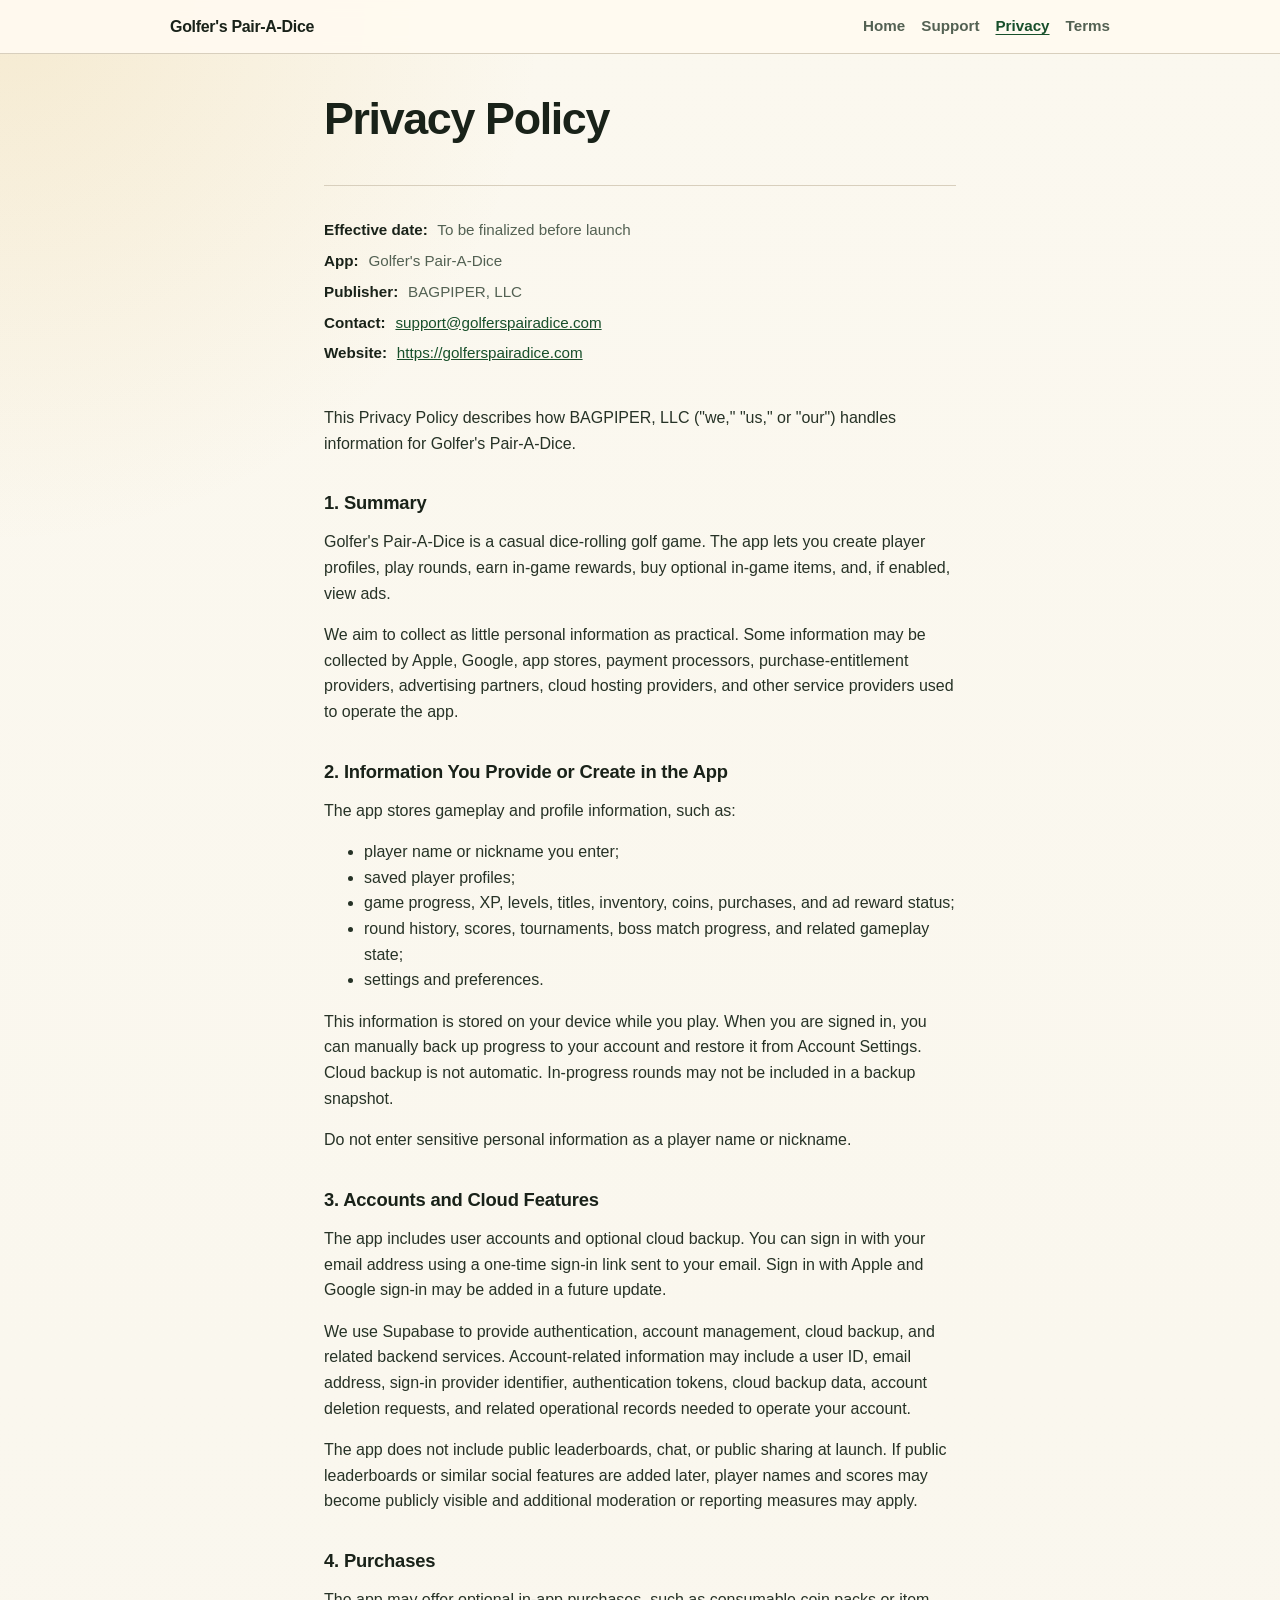
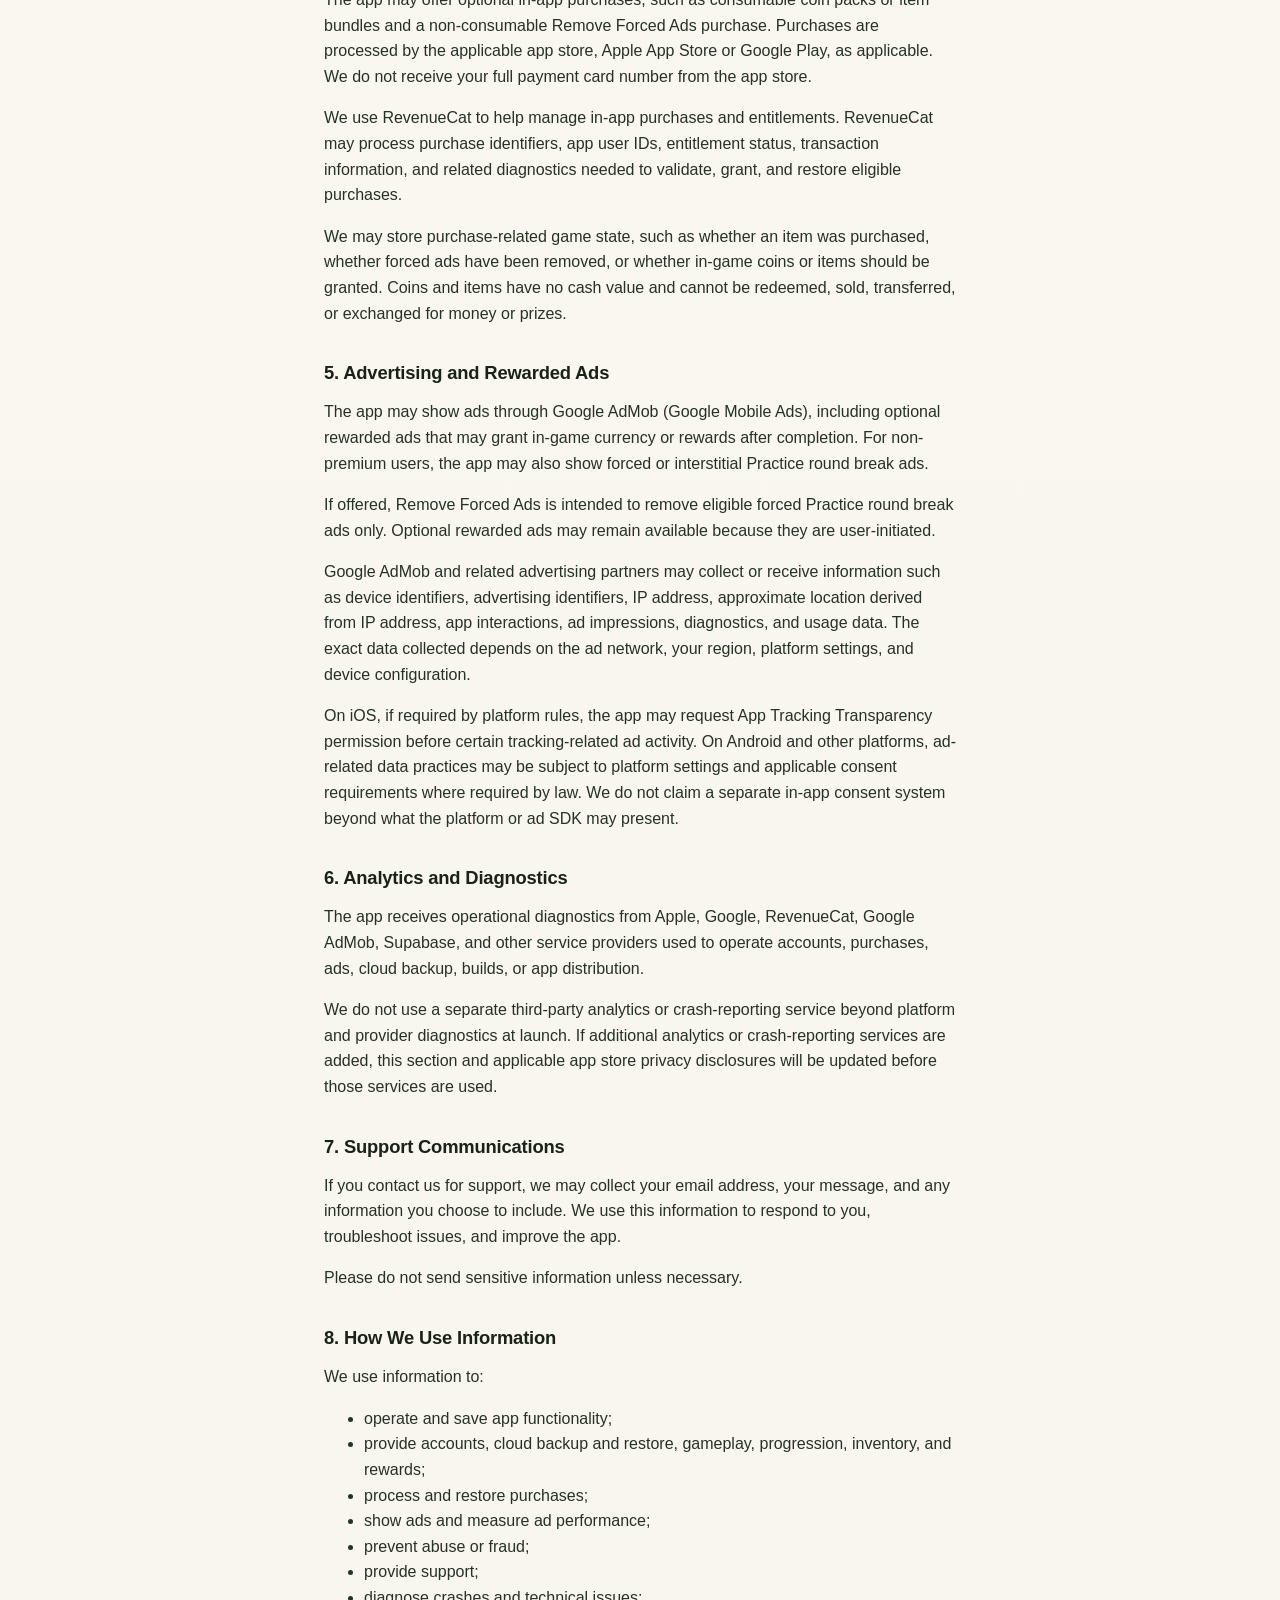
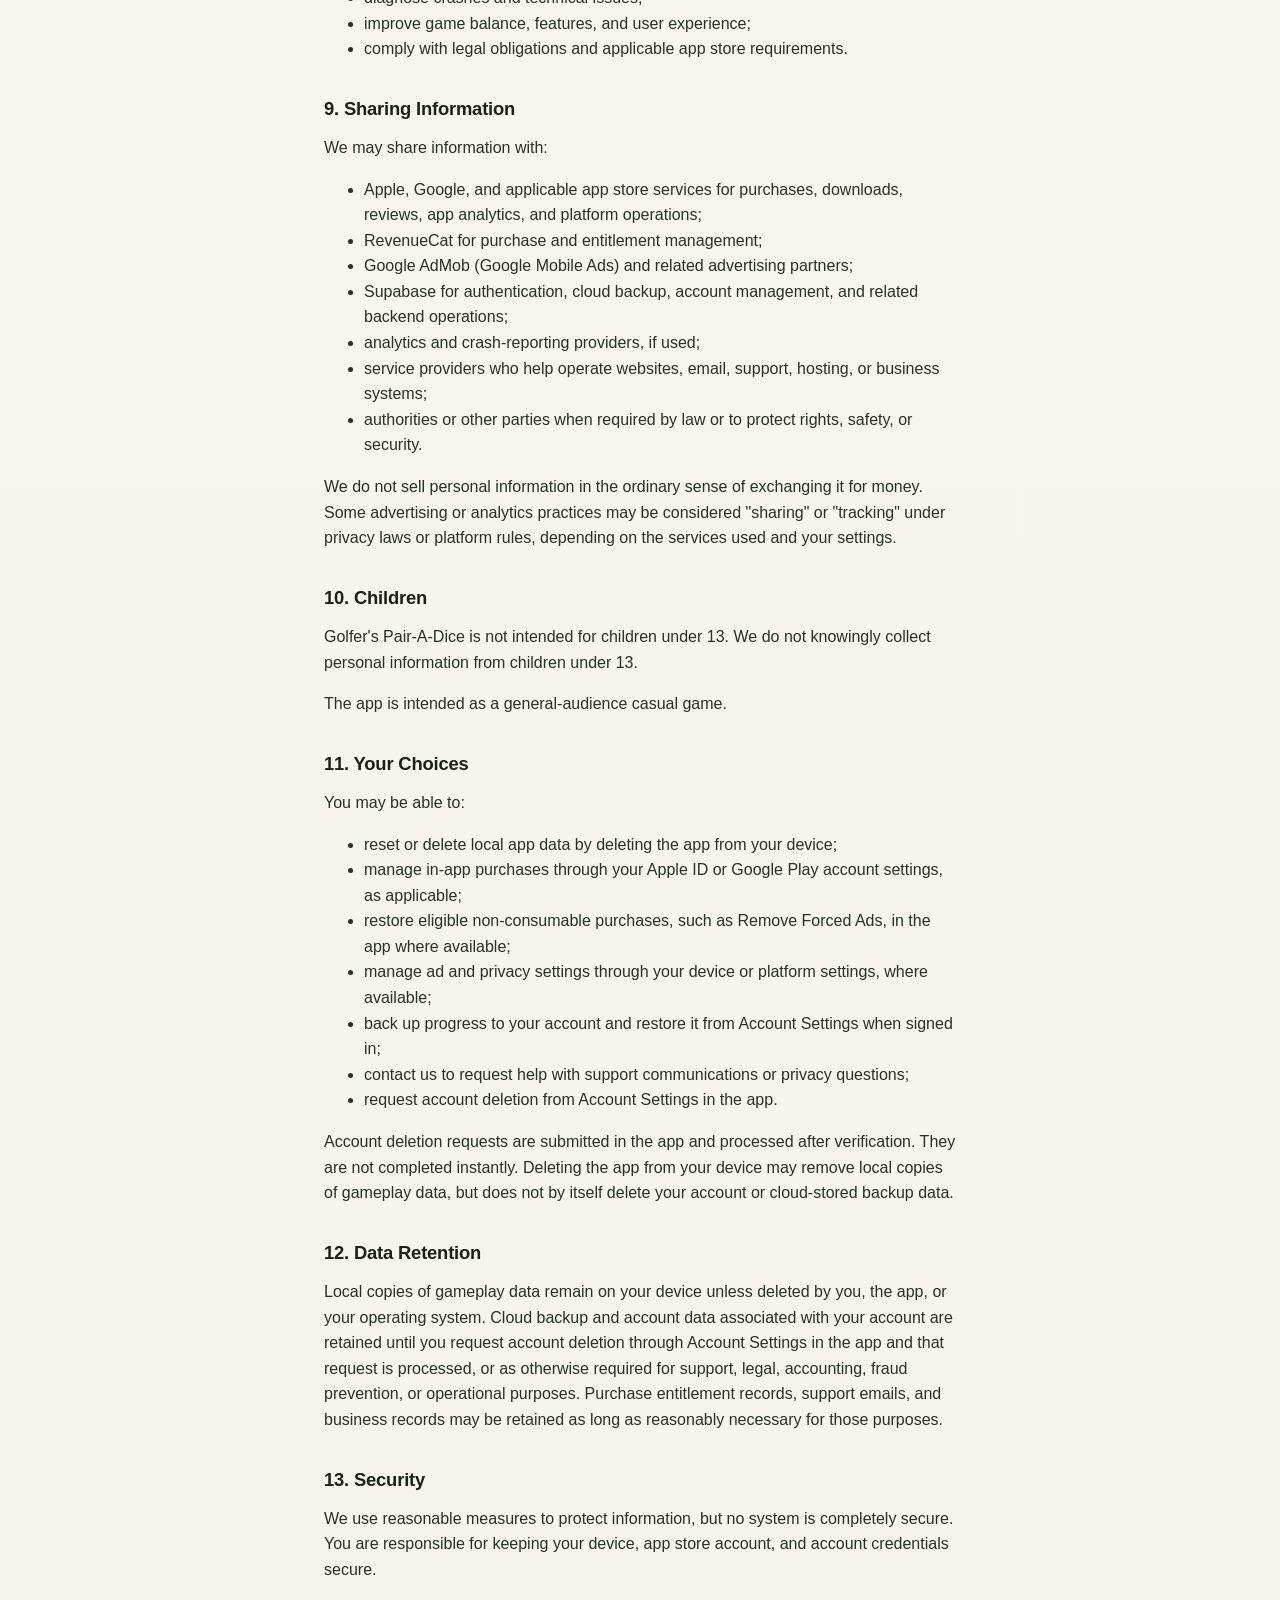
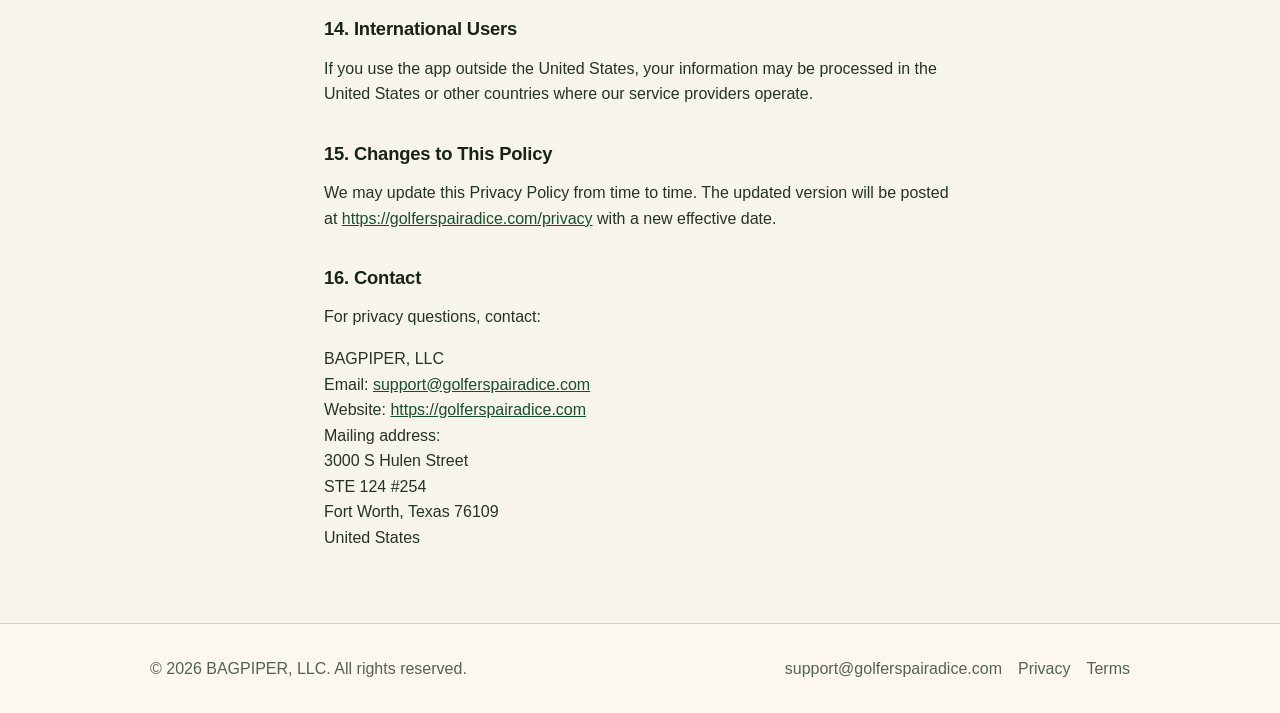
==== commit 32934d5c: "Add hero icon, accessibility polish, and home copy tweak. Skip link, focus styles, aria-current nav," ====
--- a/privacy/index.html
+++ b/privacy/index.html
@@ -18,19 +18,20 @@
   <link rel="stylesheet" href="/styles.css">
 </head>
 <body>
+  <a class="skip-link" href="#main-content">Skip to main content</a>
   <header class="site-header">
     <nav class="nav" aria-label="Main navigation">
       <a class="brand" href="/">Golfer's Pair-A-Dice</a>
       <div class="nav-links">
         <a href="/">Home</a>
         <a href="/support">Support</a>
-        <a href="/privacy">Privacy</a>
+        <a href="/privacy" aria-current="page">Privacy</a>
         <a href="/terms">Terms</a>
       </div>
     </nav>
   </header>
 
-  <main class="page">
+  <main class="page" id="main-content">
     <header class="page-header">
       <h1>Privacy Policy</h1>
     </header>
--- a/styles.css
+++ b/styles.css
@@ -24,6 +24,40 @@
 
 a { color: var(--accent-dark); }
 
+.skip-link {
+  position: absolute;
+  left: -9999px;
+  top: 0.75rem;
+  z-index: 10;
+  padding: 0.55rem 0.85rem;
+  background: var(--panel);
+  color: var(--ink);
+  border: 1px solid var(--line);
+  border-radius: 8px;
+  font-weight: 600;
+  text-decoration: none;
+}
+
+.skip-link:focus {
+  left: 0.75rem;
+}
+
+:focus-visible {
+  outline: 2px solid var(--accent-dark);
+  outline-offset: 2px;
+}
+
+a:focus:not(:focus-visible),
+summary:focus:not(:focus-visible) {
+  outline: none;
+}
+
+@media (prefers-reduced-motion: reduce) {
+  html:focus-within {
+    scroll-behavior: auto;
+  }
+}
+
 .site-header {
   border-bottom: 1px solid var(--line);
   background: rgba(255, 250, 240, 0.92);
@@ -66,6 +100,19 @@
 
 .nav-links a:hover { color: var(--accent-dark); }
 
+.nav-links a[aria-current="page"] {
+  color: var(--accent-dark);
+  text-decoration: underline;
+  text-underline-offset: 0.2em;
+}
+
+.nav-links a:focus-visible,
+.brand:focus-visible,
+.footer-links a:focus-visible,
+.page-links a:focus-visible {
+  border-radius: 4px;
+}
+
 main {
   max-width: 980px;
   margin: 0 auto;
@@ -168,6 +215,19 @@
   padding: 2.5rem 0 3rem;
   border-bottom: 1px solid var(--line);
   max-width: none;
+}
+
+.hero-mark {
+  width: clamp(5.5rem, 18vw, 7.5rem);
+  margin: 0 0 1.35rem;
+}
+
+.hero-mark img {
+  display: block;
+  width: 100%;
+  height: auto;
+  border-radius: 22%;
+  border: 1px solid var(--line);
 }
 
 .home .hero h1 {
@@ -204,6 +264,10 @@
   line-height: 1.65;
 }
 
+.gameplay p + p {
+  margin-top: 1rem;
+}
+
 .home-note {
   padding-top: 0.5rem;
 }
@@ -294,6 +358,9 @@
   font-weight: 700;
   cursor: pointer;
   list-style: none;
+  padding: 0.15rem 0.25rem;
+  margin: -0.15rem -0.25rem;
+  border-radius: 4px;
 }
 
 .faq-item summary::-webkit-details-marker {
@@ -347,6 +414,11 @@
   text-decoration: none;
 }
 
+.footer-links a:hover,
+.footer-links a:focus-visible {
+  color: var(--accent-dark);
+}
+
 @media (max-width: 640px) {
   .nav {
     align-items: flex-start;
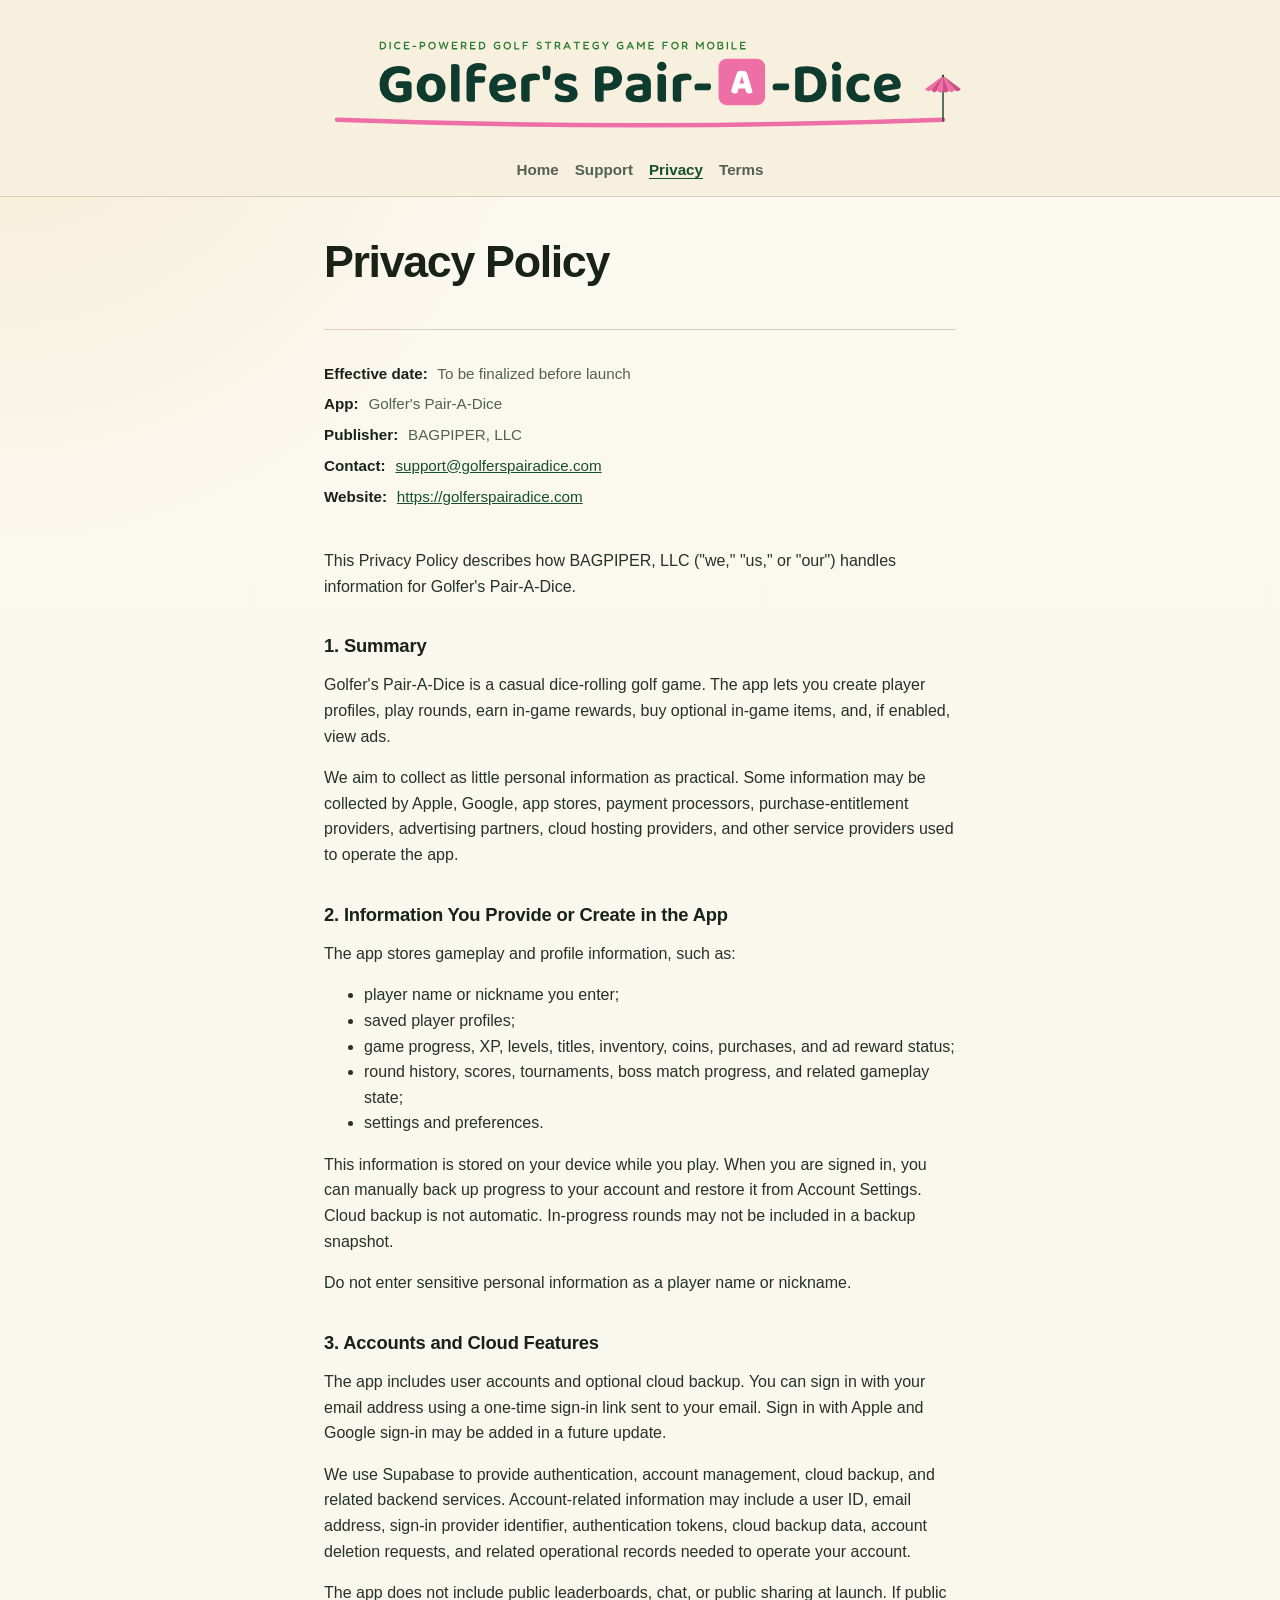
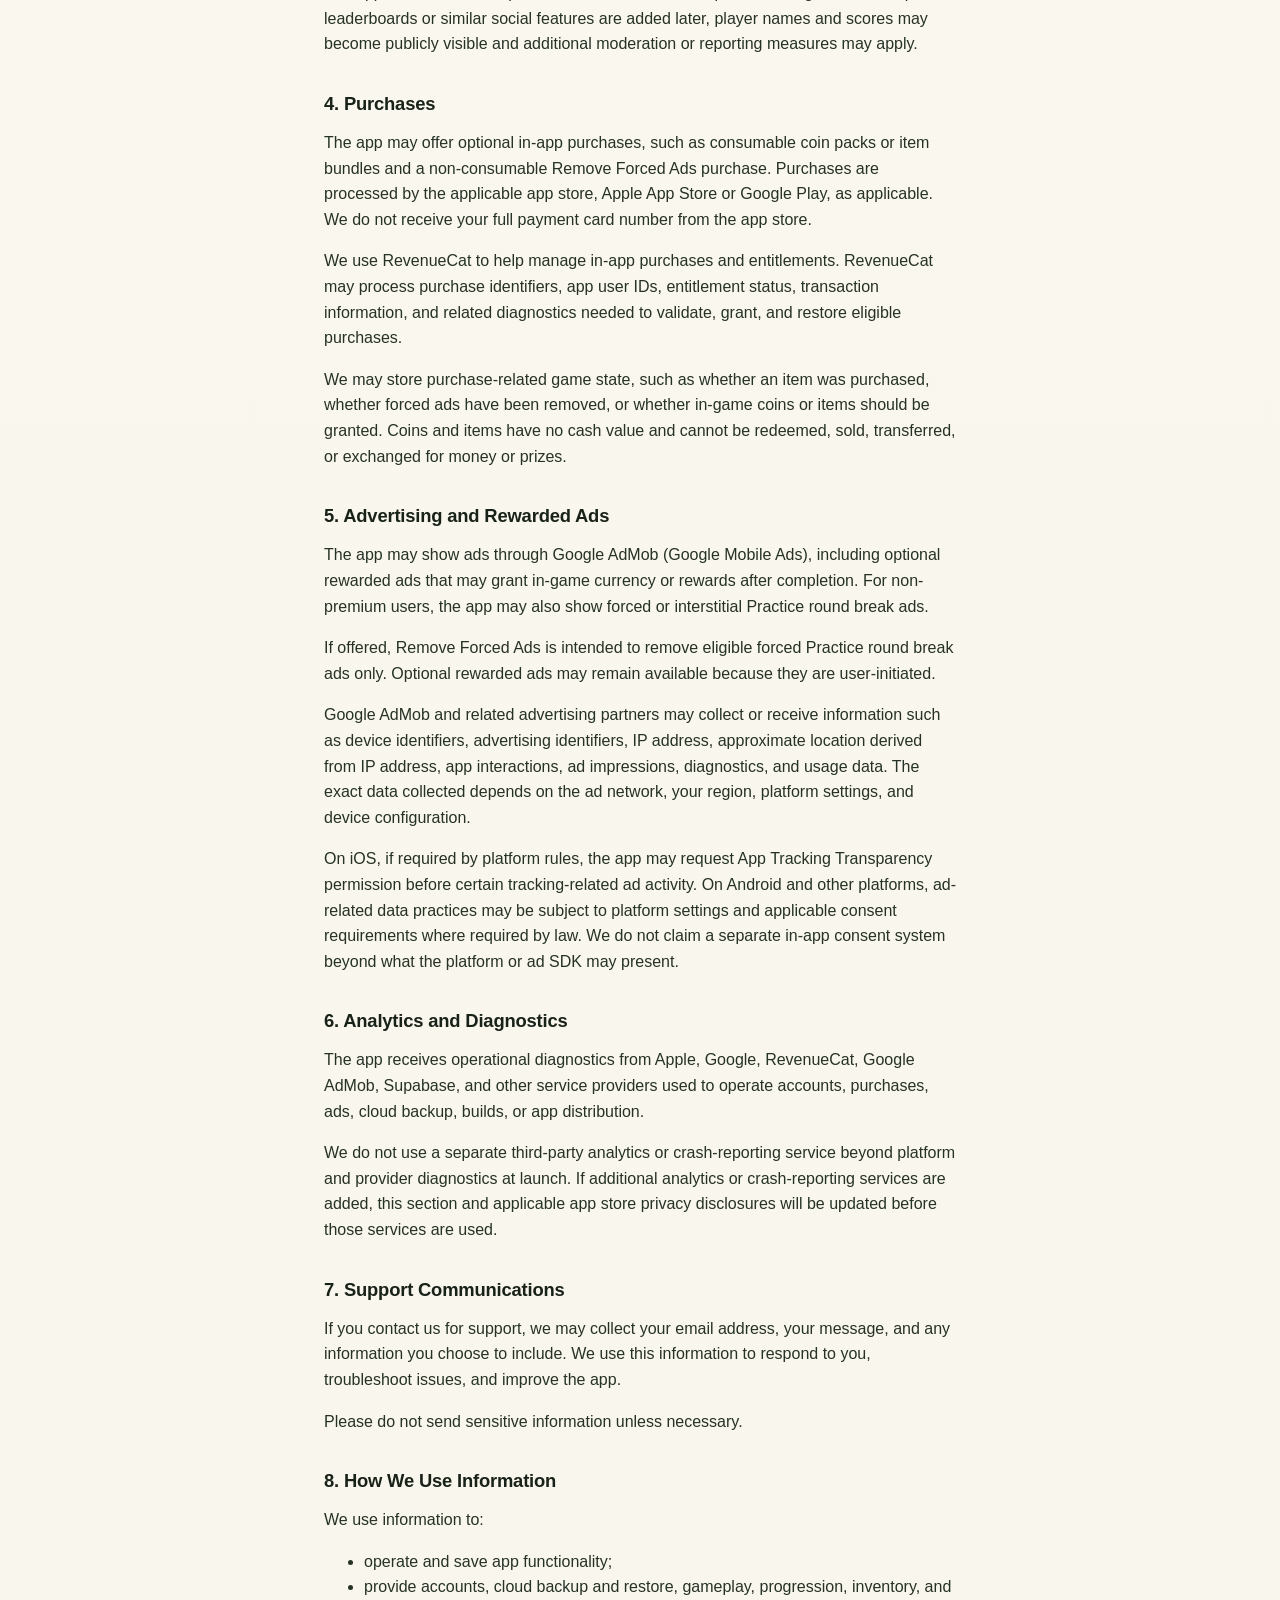
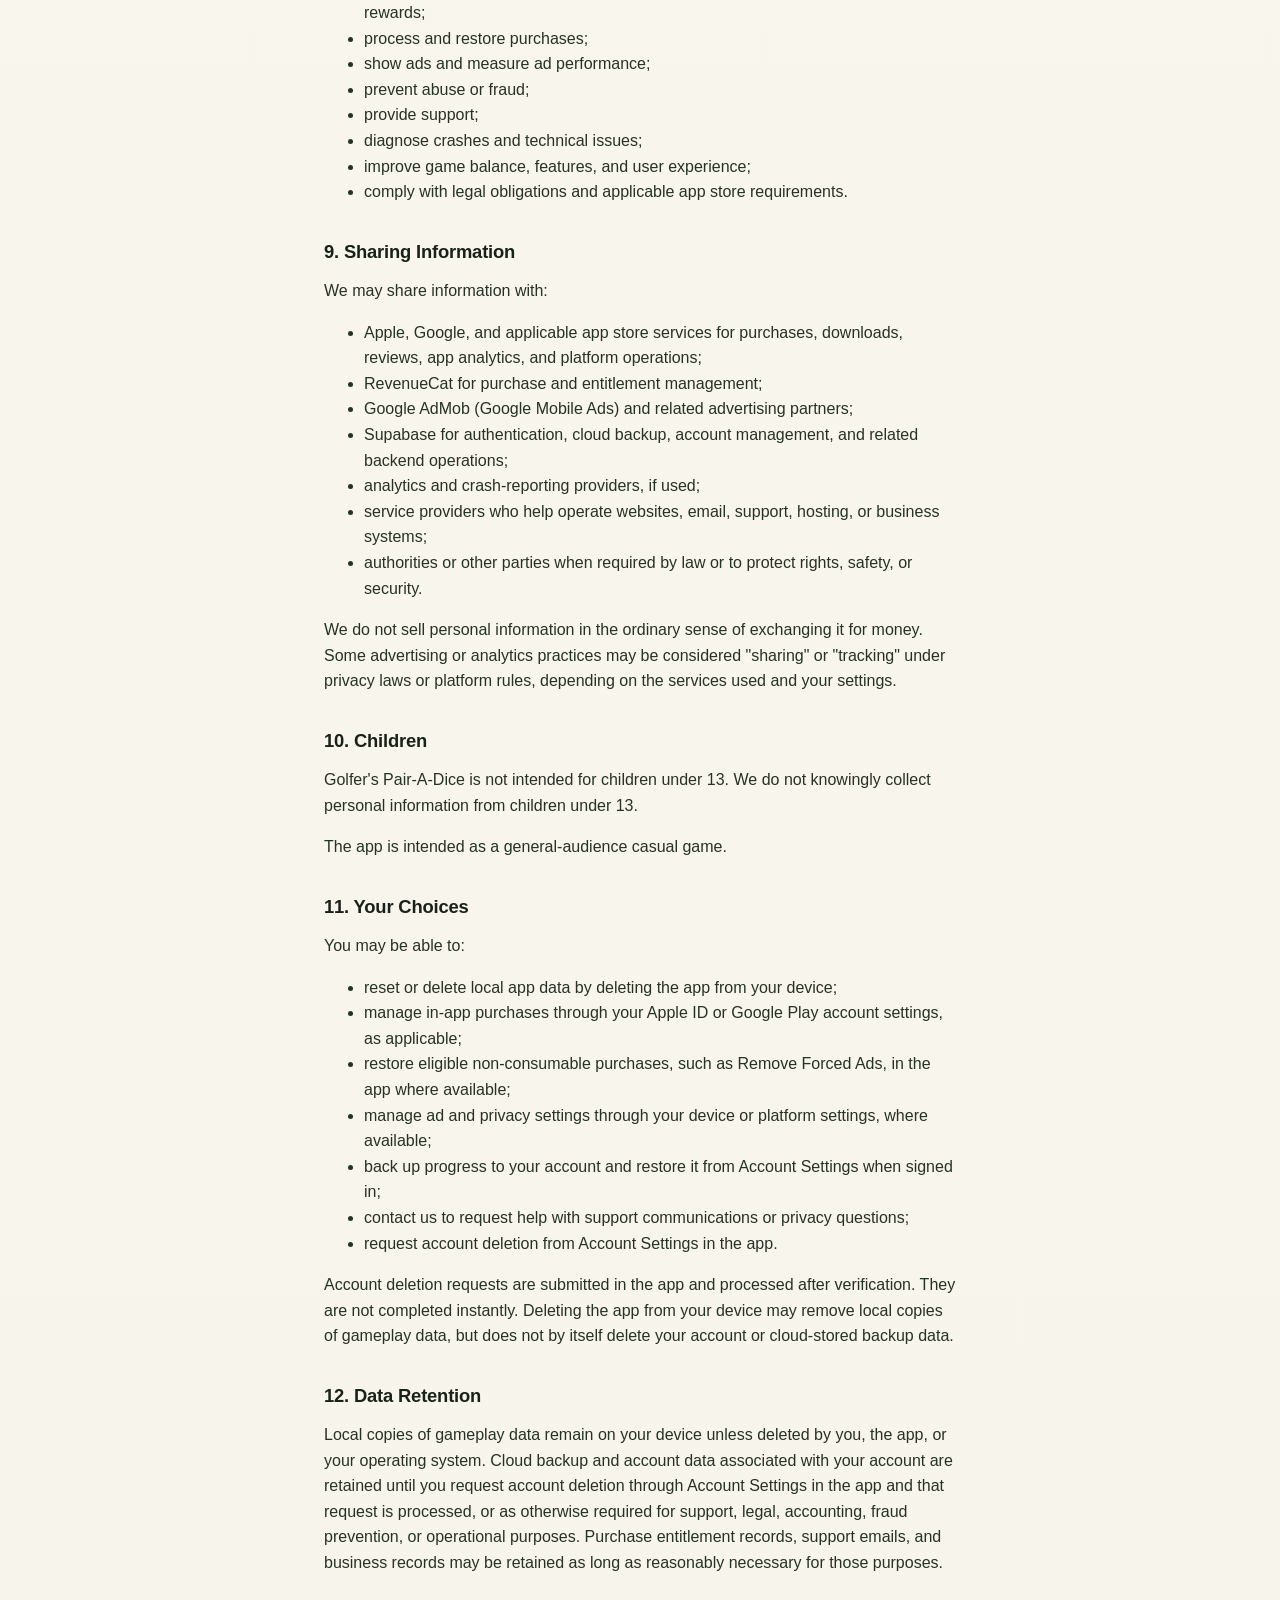
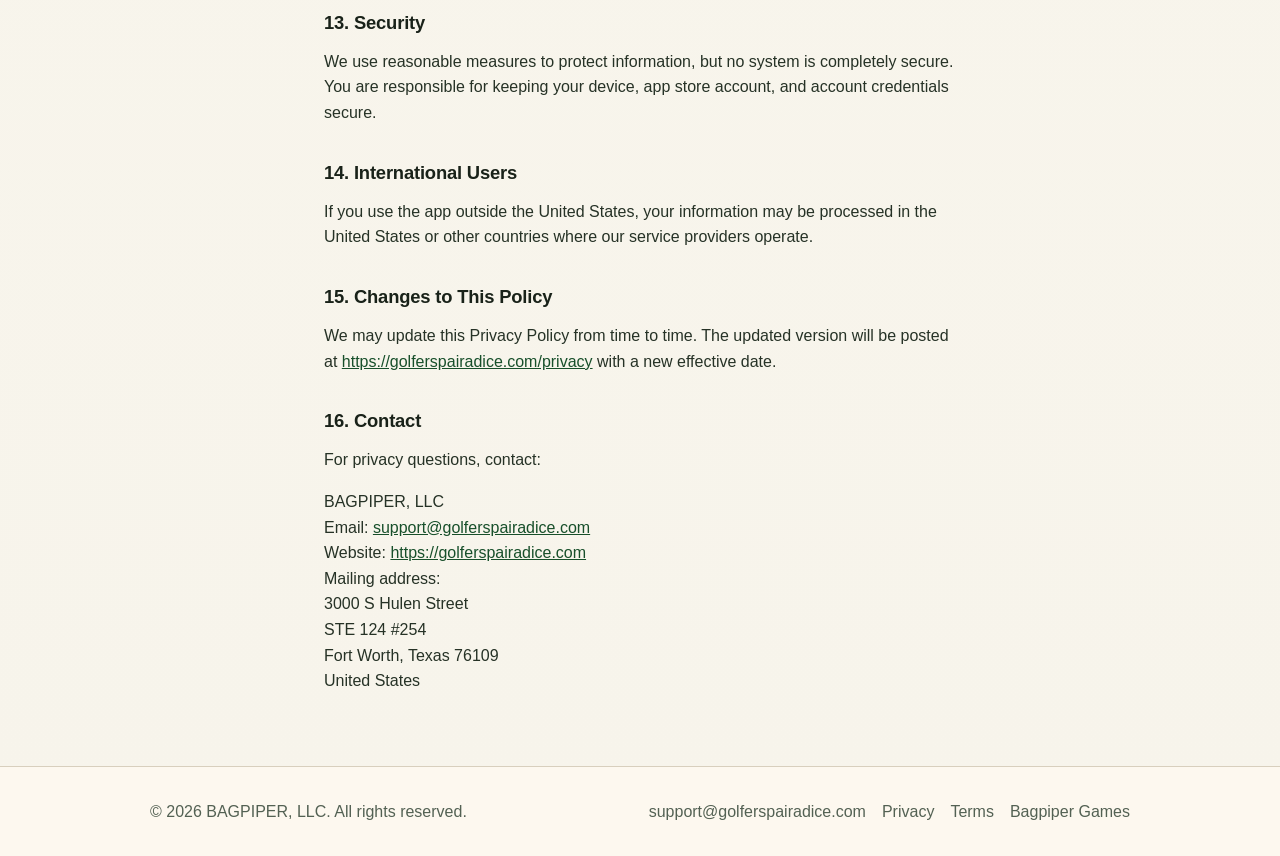
==== commit a99cf3eb: "Improve on-page SEO and sitemap metadata Add canonical URLs, complete social meta tags, JSON-LD stru" ====
--- a/privacy/index.html
+++ b/privacy/index.html
@@ -5,32 +5,26 @@
   <meta name="viewport" content="width=device-width, initial-scale=1">
   <title>Privacy Policy | Golfer's Pair-A-Dice</title>
   <meta name="description" content="This Privacy Policy describes how BAGPIPER, LLC handles information for Golfer's Pair-A-Dice.">
+  <link rel="canonical" href="https://golferspairadice.com/privacy">
   <meta name="theme-color" content="#216b3a">
   <meta property="og:type" content="website">
+  <meta property="og:site_name" content="Golfer's Pair-A-Dice">
+  <meta property="og:locale" content="en_US">
   <meta property="og:url" content="https://golferspairadice.com/privacy">
   <meta property="og:title" content="Privacy Policy | Golfer's Pair-A-Dice">
   <meta property="og:description" content="How BAGPIPER, LLC handles information for Golfer's Pair-A-Dice.">
   <meta property="og:image" content="https://golferspairadice.com/assets/gpad-icon-1024.png">
+  <meta property="og:image:alt" content="Golfer's Pair-A-Dice app icon">
   <meta name="twitter:card" content="summary">
+  <meta name="twitter:title" content="Privacy Policy | Golfer's Pair-A-Dice">
+  <meta name="twitter:description" content="How BAGPIPER, LLC handles information for Golfer's Pair-A-Dice.">
   <meta name="twitter:image" content="https://golferspairadice.com/assets/gpad-icon-1024.png">
   <link rel="icon" href="/assets/gpad-icon.svg" type="image/svg+xml">
   <link rel="apple-touch-icon" href="/assets/gpad-icon-180.png">
+  <link rel="sitemap" type="application/xml" href="/sitemap.xml">
   <link rel="stylesheet" href="/styles.css">
 </head>
-<body>
-  <a class="skip-link" href="#main-content">Skip to main content</a>
-  <header class="site-header">
-    <nav class="nav" aria-label="Main navigation">
-      <a class="brand" href="/">Golfer's Pair-A-Dice</a>
-      <div class="nav-links">
-        <a href="/">Home</a>
-        <a href="/support">Support</a>
-        <a href="/privacy" aria-current="page">Privacy</a>
-        <a href="/terms">Terms</a>
-      </div>
-    </nav>
-  </header>
-
+<body data-page="privacy">
   <main class="page" id="main-content">
     <header class="page-header">
       <h1>Privacy Policy</h1>
@@ -156,17 +150,6 @@
     </article>
   </main>
 
-  <footer class="site-footer">
-    <div class="footer-inner">
-      <div>
-        © 2026 BAGPIPER, LLC. All rights reserved.
-      </div>
-      <div class="footer-links">
-        <a href="mailto:support@golferspairadice.com">support@golferspairadice.com</a>
-        <a href="/privacy">Privacy</a>
-        <a href="/terms">Terms</a>
-      </div>
-    </div>
-  </footer>
+  <script src="/site-chrome.js" defer></script>
 </body>
 </html>
--- a/styles.css
+++ b/styles.css
@@ -60,8 +60,7 @@
 
 .site-header {
   border-bottom: 1px solid var(--line);
-  background: rgba(255, 250, 240, 0.92);
-  backdrop-filter: blur(8px);
+  background: #f7f0df;
   position: sticky;
   top: 0;
   z-index: 5;
@@ -69,26 +68,34 @@
 
 .nav {
   max-width: 980px;
-  margin: 0 auto;
-  padding: 0.85rem 1.25rem;
+  margin: -0.75rem auto 0;
+  padding: 0 1.25rem 0.85rem;
   display: flex;
   align-items: center;
-  justify-content: space-between;
+  justify-content: center;
   gap: 1rem;
 }
 
 .brand {
-  font-weight: 800;
-  color: var(--ink);
-  text-decoration: none;
-  letter-spacing: -0.02em;
+  display: flex;
+  justify-content: center;
+  width: 100%;
+  line-height: 0;
+  padding: 0.6rem 1.25rem 0;
+}
+
+.brand-logo {
+  display: block;
+  width: 100%;
+  max-width: 42rem;
+  height: auto;
 }
 
 .nav-links {
   display: flex;
   gap: 1rem;
   flex-wrap: wrap;
-  justify-content: flex-end;
+  justify-content: center;
 }
 
 .nav-links a {
@@ -212,9 +219,15 @@
 }
 
 .home .hero {
-  padding: 2.5rem 0 3rem;
+  padding: 0 0 3rem;
   border-bottom: 1px solid var(--line);
   max-width: none;
+  text-align: center;
+}
+
+.home .hero .hero-mark {
+  margin-left: auto;
+  margin-right: auto;
 }
 
 .hero-mark {
@@ -235,6 +248,17 @@
   line-height: 1.05;
   margin: 0 0 1.1rem;
   letter-spacing: -0.04em;
+}
+
+.home .hero .hero-wordmark {
+  max-width: clamp(18rem, 58vw, 36rem);
+  margin: 0 auto 1.1rem;
+}
+
+.hero-wordmark img {
+  display: block;
+  width: 100%;
+  height: auto;
 }
 
 .hero-intro {
@@ -253,6 +277,109 @@
   letter-spacing: -0.02em;
 }
 
+.visually-hidden {
+  position: absolute;
+  width: 1px;
+  height: 1px;
+  padding: 0;
+  margin: -1px;
+  overflow: hidden;
+  clip: rect(0, 0, 0, 0);
+  white-space: nowrap;
+  border: 0;
+}
+
+.store-section {
+  padding: 0 0 1.5rem;
+  text-align: center;
+}
+
+.home-note .store-section {
+  margin-top: 0;
+  border-bottom: none;
+}
+
+.home-note .callout {
+  margin-bottom: 1.75rem;
+}
+
+.store-soon-label {
+  margin: 0 0 1rem;
+  font-size: 0.95rem;
+  font-weight: 600;
+  color: var(--muted);
+  letter-spacing: 0.01em;
+}
+
+.store-badges {
+  display: flex;
+  flex-wrap: wrap;
+  gap: 0.75rem;
+  justify-content: center;
+}
+
+.store-badge--placeholder {
+  display: flex;
+  align-items: center;
+  gap: 0.65rem;
+  min-width: 11.5rem;
+  padding: 0.55rem 0.85rem;
+  border: 1px dashed var(--line);
+  border-radius: 12px;
+  background: rgba(255, 250, 240, 0.65);
+  color: var(--muted);
+}
+
+.store-badge-icon {
+  flex-shrink: 0;
+  width: 1.75rem;
+  height: 1.75rem;
+  border-radius: 8px;
+  background: linear-gradient(145deg, #2c2c2c 0%, #1a1a1a 100%);
+  position: relative;
+}
+
+.store-badge-icon::after {
+  content: "";
+  position: absolute;
+  inset: 0.35rem;
+  border-radius: 3px;
+  border: 2px solid rgba(255, 255, 255, 0.85);
+}
+
+.store-badge-icon--play {
+  background: linear-gradient(145deg, #4caf7a 0%, #2e8b57 100%);
+}
+
+.store-badge-icon--play::after {
+  border: none;
+  inset: 0;
+  background:
+    linear-gradient(#fff 0 0) 0.62rem 0.52rem / 0.45rem 0.12rem no-repeat,
+    linear-gradient(#fff 0 0) 0.62rem 0.82rem / 0.35rem 0.12rem no-repeat,
+    linear-gradient(#fff 0 0) 0.62rem 1.12rem / 0.55rem 0.12rem no-repeat;
+  opacity: 0.95;
+}
+
+.store-badge-text {
+  display: flex;
+  flex-direction: column;
+  gap: 0.1rem;
+  line-height: 1.2;
+}
+
+.store-badge-store {
+  font-size: 0.9rem;
+  font-weight: 700;
+  color: var(--ink);
+}
+
+.store-badge-status {
+  font-size: 0.8rem;
+  font-weight: 600;
+  color: var(--muted);
+}
+
 .gameplay {
   padding: 2.5rem 0;
 }
@@ -274,11 +401,13 @@
 
 .callout {
   margin: 0 0 2rem;
-  padding: 0.9rem 0 0.9rem 1rem;
+  padding: 0.9rem 1rem;
   border-left: 3px solid var(--line);
+  border-right: 3px solid var(--line);
   color: var(--muted);
   font-size: 0.98rem;
   line-height: 1.55;
+  text-align: center;
 }
 
 h1 {
@@ -336,6 +465,20 @@
 .content-panel h1 {
   font-size: clamp(2rem, 4vw, 3.2rem);
   margin-top: 0;
+}
+
+main.page .content-panel {
+  margin-top: 0;
+}
+
+.content-panel p {
+  margin: 0 0 0.85rem;
+  color: #263226;
+}
+
+.content-panel .page-links {
+  margin-top: 1.25rem;
+  margin-bottom: 0;
 }
 
 .content-panel p, .content-panel li {
@@ -420,13 +563,8 @@
 }
 
 @media (max-width: 640px) {
-  .nav {
-    align-items: flex-start;
-    flex-direction: column;
-  }
-
   .nav-links {
-    justify-content: flex-start;
+    justify-content: center;
   }
 
   main.home,
@@ -437,7 +575,7 @@
 
   .hero,
   .home .hero {
-    padding-top: 2rem;
+    padding-top: 0;
     padding-bottom: 2.25rem;
   }
 
@@ -453,4 +591,12 @@
   .gameplay {
     padding: 2rem 0;
   }
-}
+
+  .store-section {
+    padding-bottom: 2rem;
+  }
+
+  .store-badge--placeholder {
+    min-width: 100%;
+  }
+}
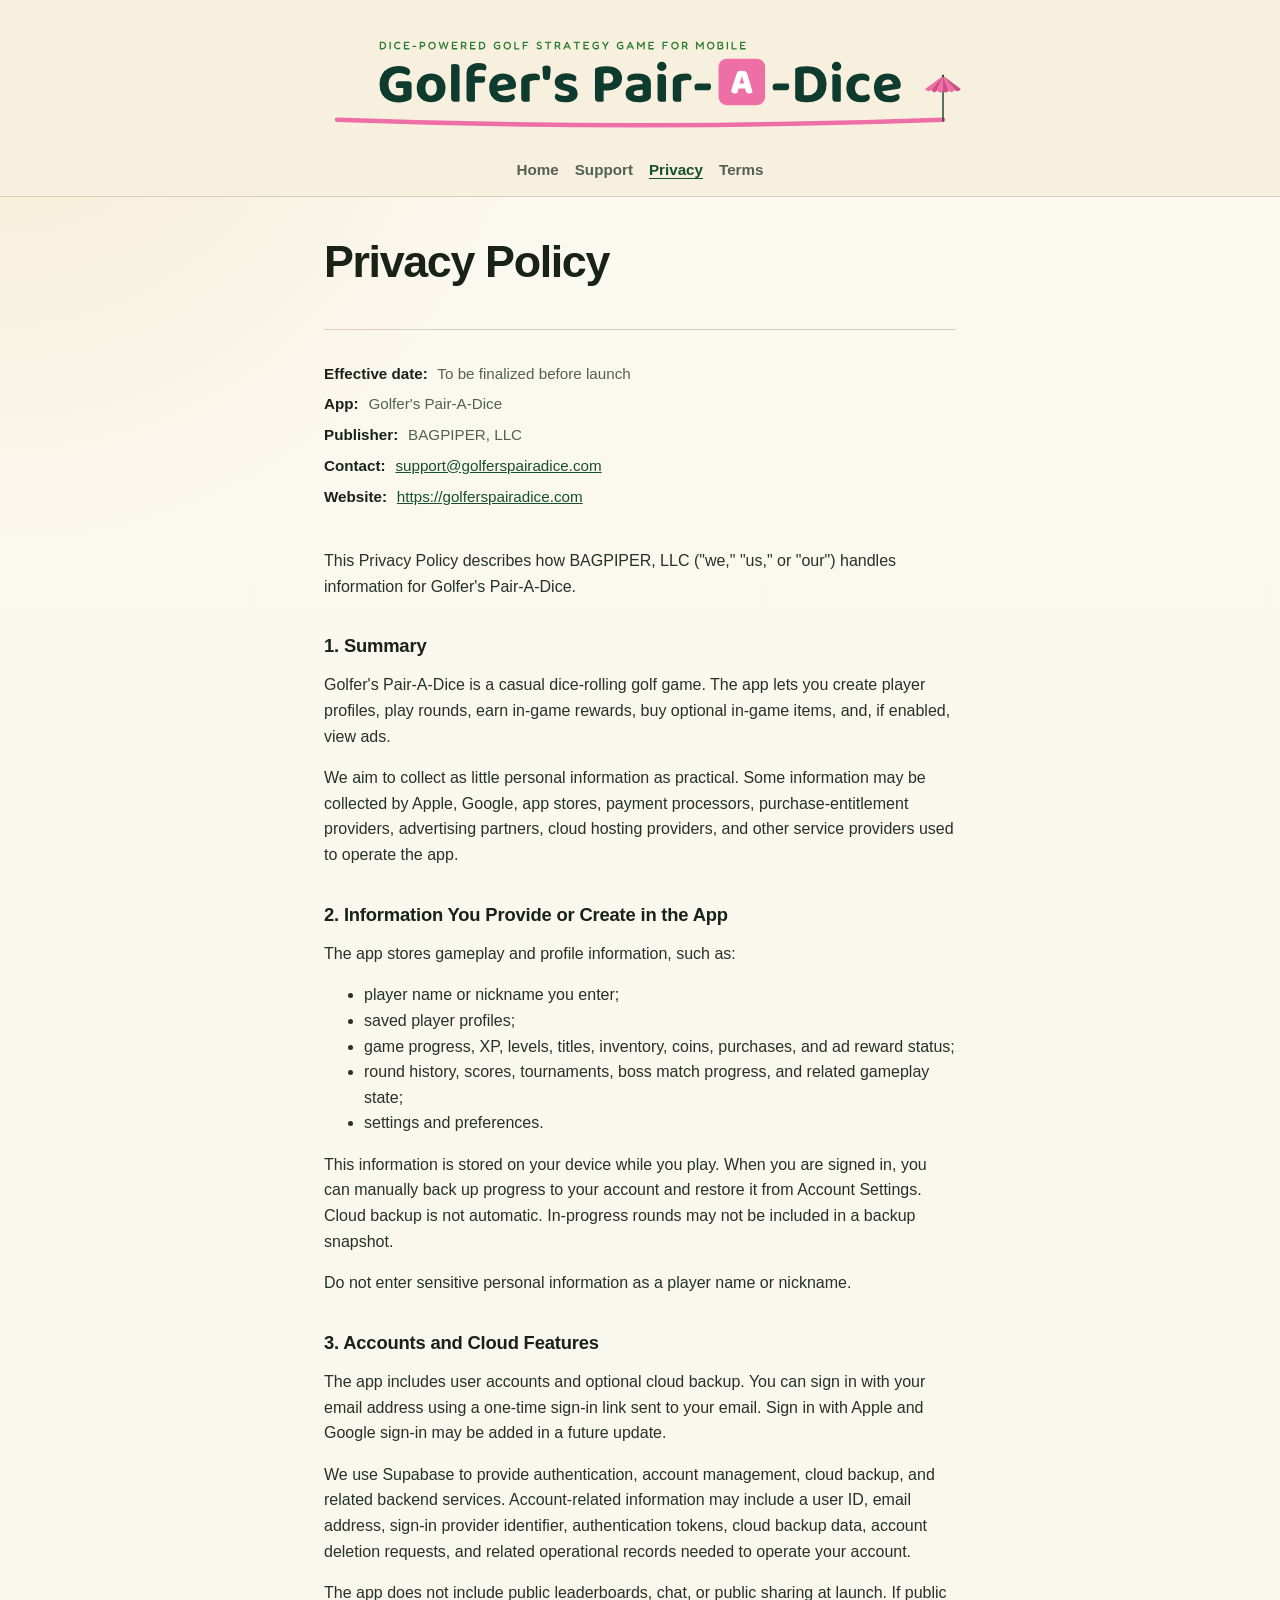
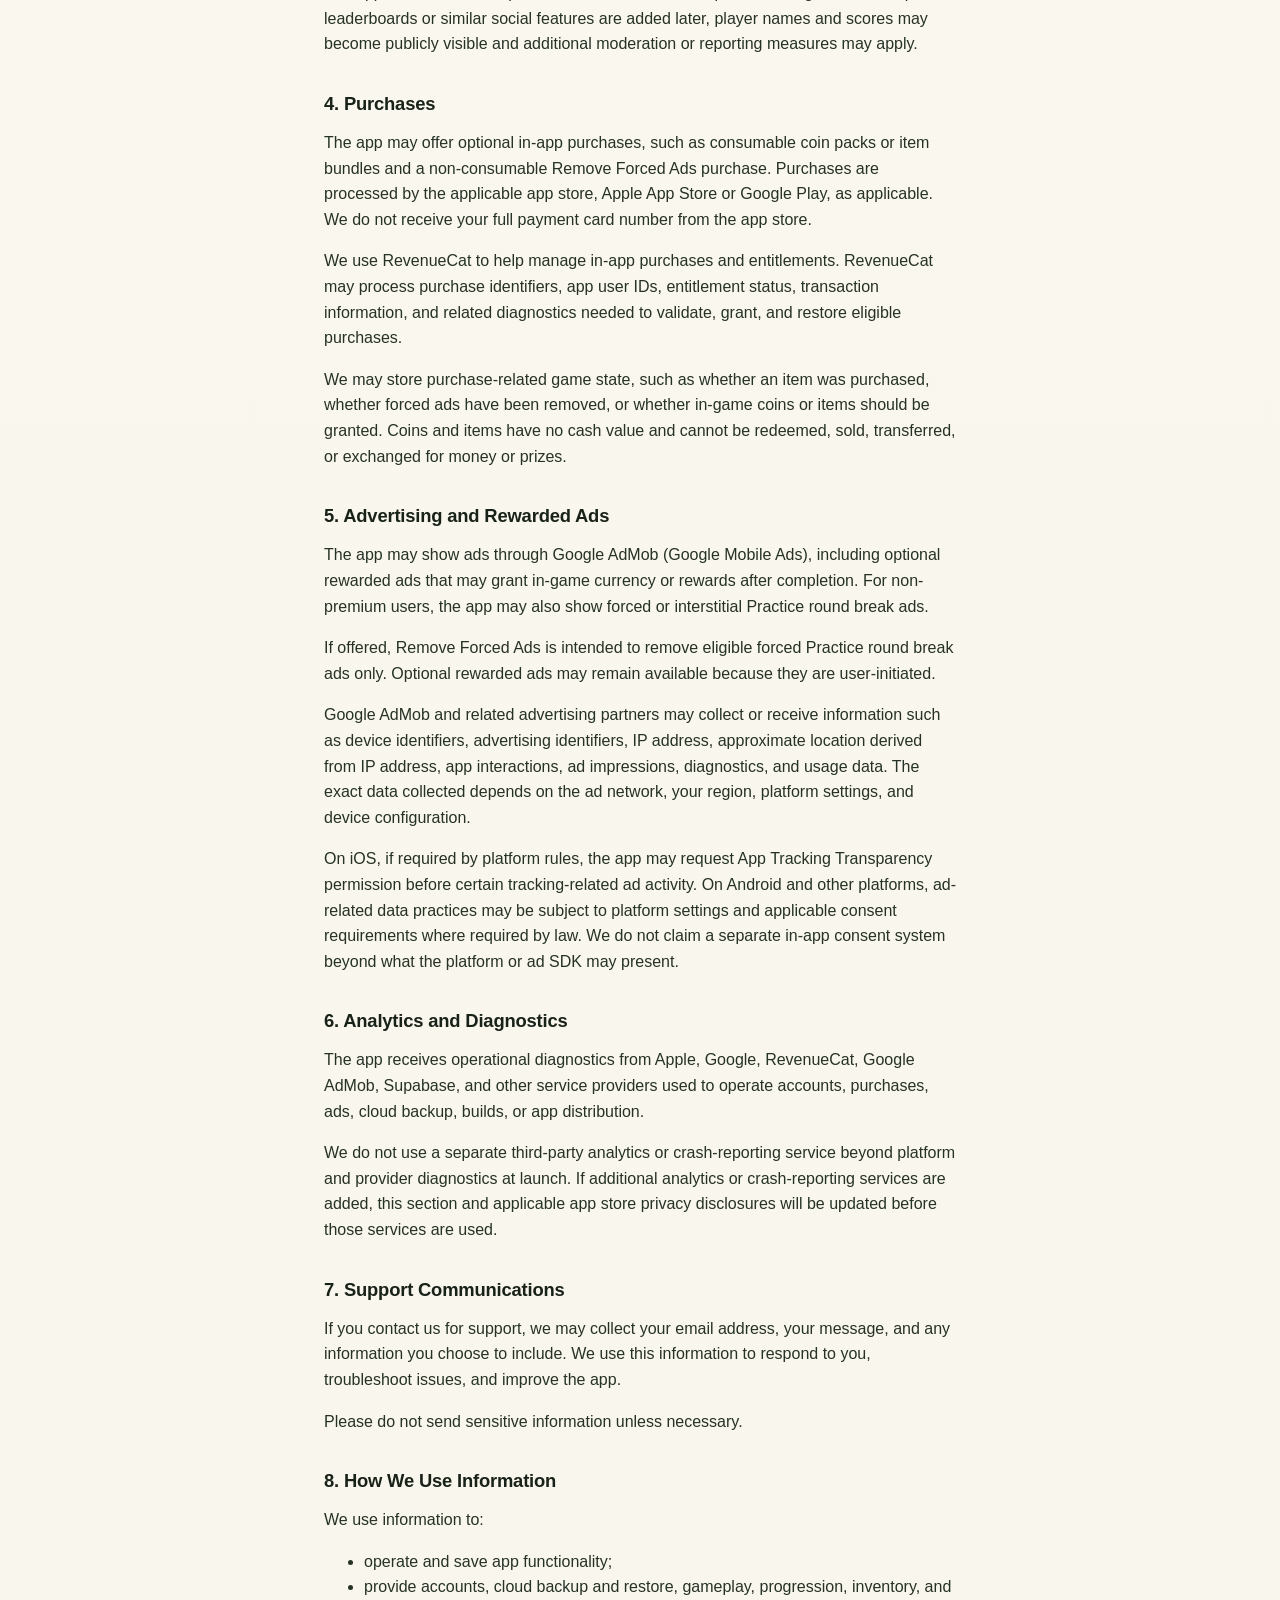
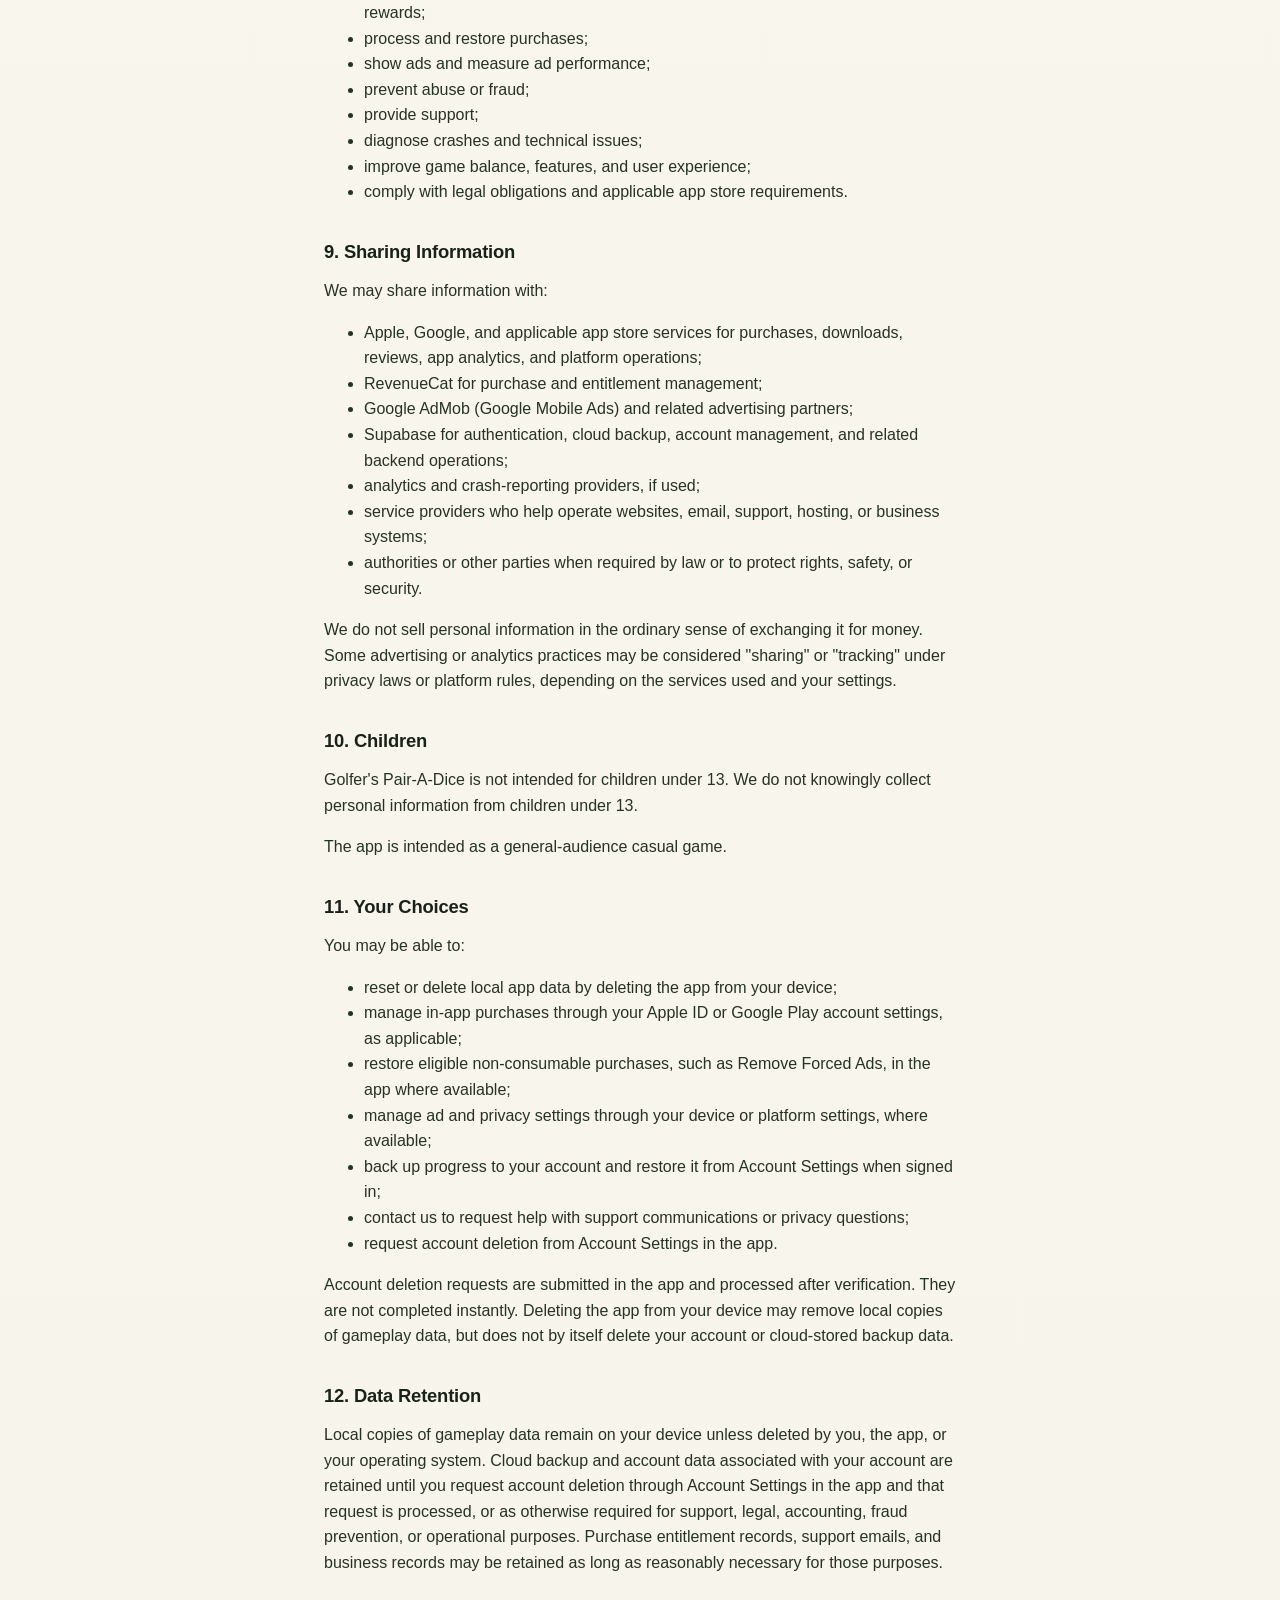
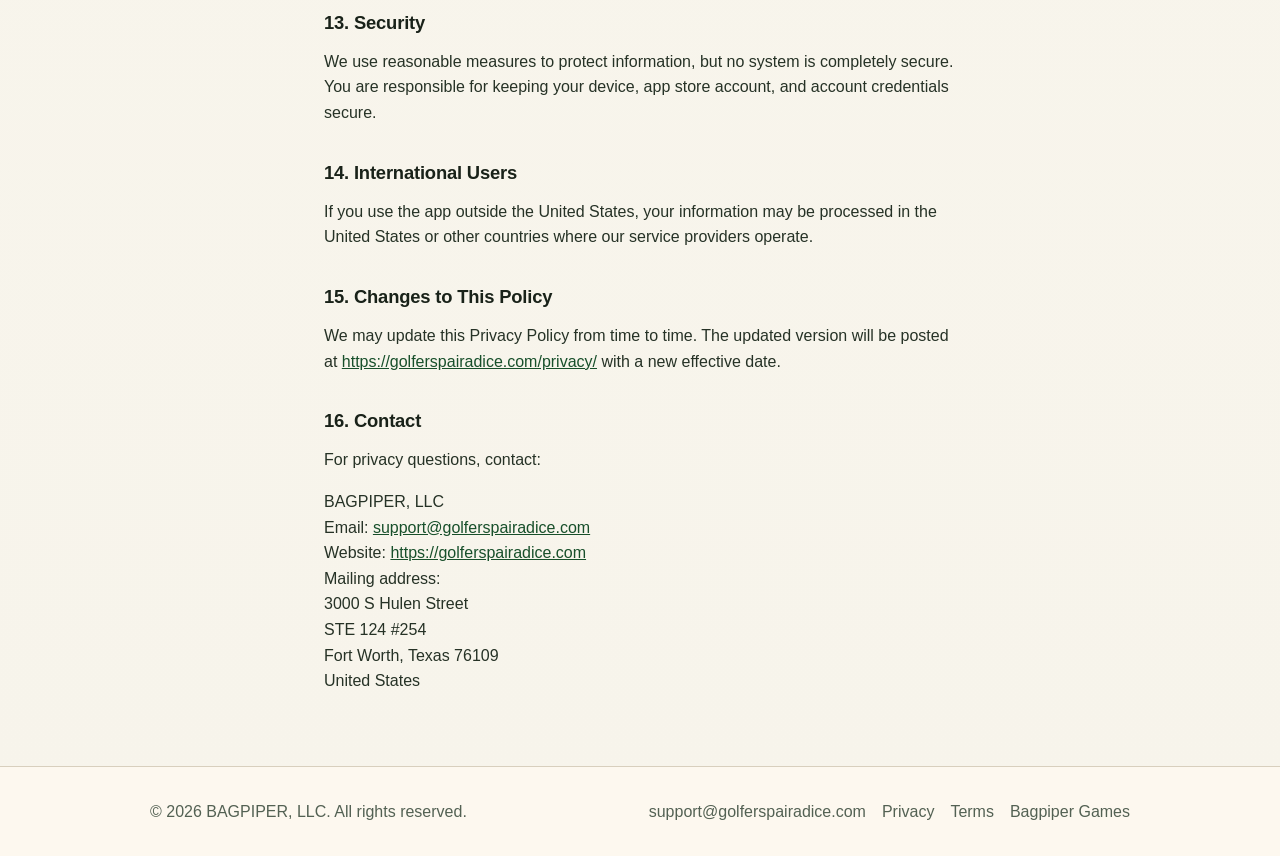
==== commit ff9b1930: "Align sitemap, canonicals, and links with trailing-slash URLs to fix Search Console redirect errors." ====
--- a/privacy/index.html
+++ b/privacy/index.html
@@ -5,12 +5,12 @@
   <meta name="viewport" content="width=device-width, initial-scale=1">
   <title>Privacy Policy | Golfer's Pair-A-Dice</title>
   <meta name="description" content="This Privacy Policy describes how BAGPIPER, LLC handles information for Golfer's Pair-A-Dice.">
-  <link rel="canonical" href="https://golferspairadice.com/privacy">
+  <link rel="canonical" href="https://golferspairadice.com/privacy/">
   <meta name="theme-color" content="#216b3a">
   <meta property="og:type" content="website">
   <meta property="og:site_name" content="Golfer's Pair-A-Dice">
   <meta property="og:locale" content="en_US">
-  <meta property="og:url" content="https://golferspairadice.com/privacy">
+  <meta property="og:url" content="https://golferspairadice.com/privacy/">
   <meta property="og:title" content="Privacy Policy | Golfer's Pair-A-Dice">
   <meta property="og:description" content="How BAGPIPER, LLC handles information for Golfer's Pair-A-Dice.">
   <meta property="og:image" content="https://golferspairadice.com/assets/gpad-icon-1024.png">
@@ -135,7 +135,7 @@
       <p>If you use the app outside the United States, your information may be processed in the United States or other countries where our service providers operate.</p>
 
       <h2>15. Changes to This Policy</h2>
-      <p>We may update this Privacy Policy from time to time. The updated version will be posted at <a href="https://golferspairadice.com/privacy">https://golferspairadice.com/privacy</a> with a new effective date.</p>
+      <p>We may update this Privacy Policy from time to time. The updated version will be posted at <a href="https://golferspairadice.com/privacy/">https://golferspairadice.com/privacy/</a> with a new effective date.</p>
 
       <h2>16. Contact</h2>
       <p>For privacy questions, contact:</p>
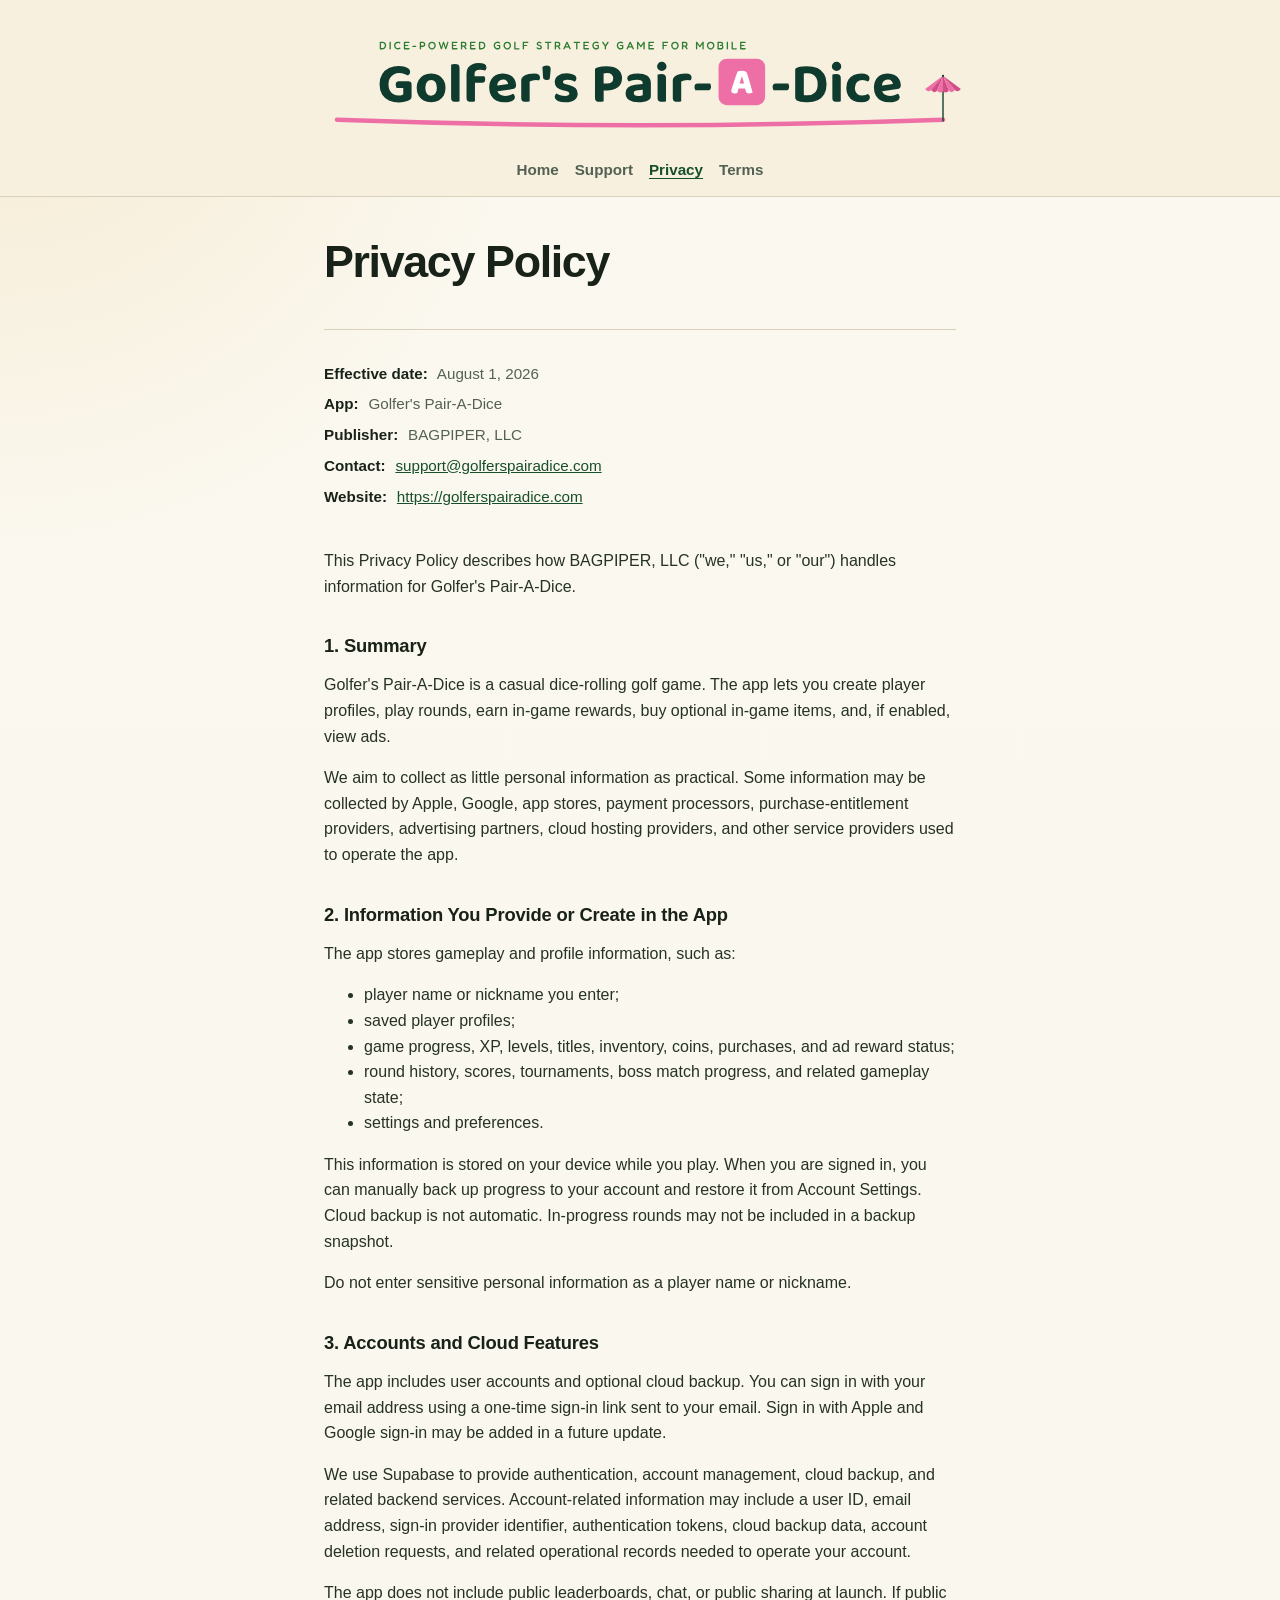
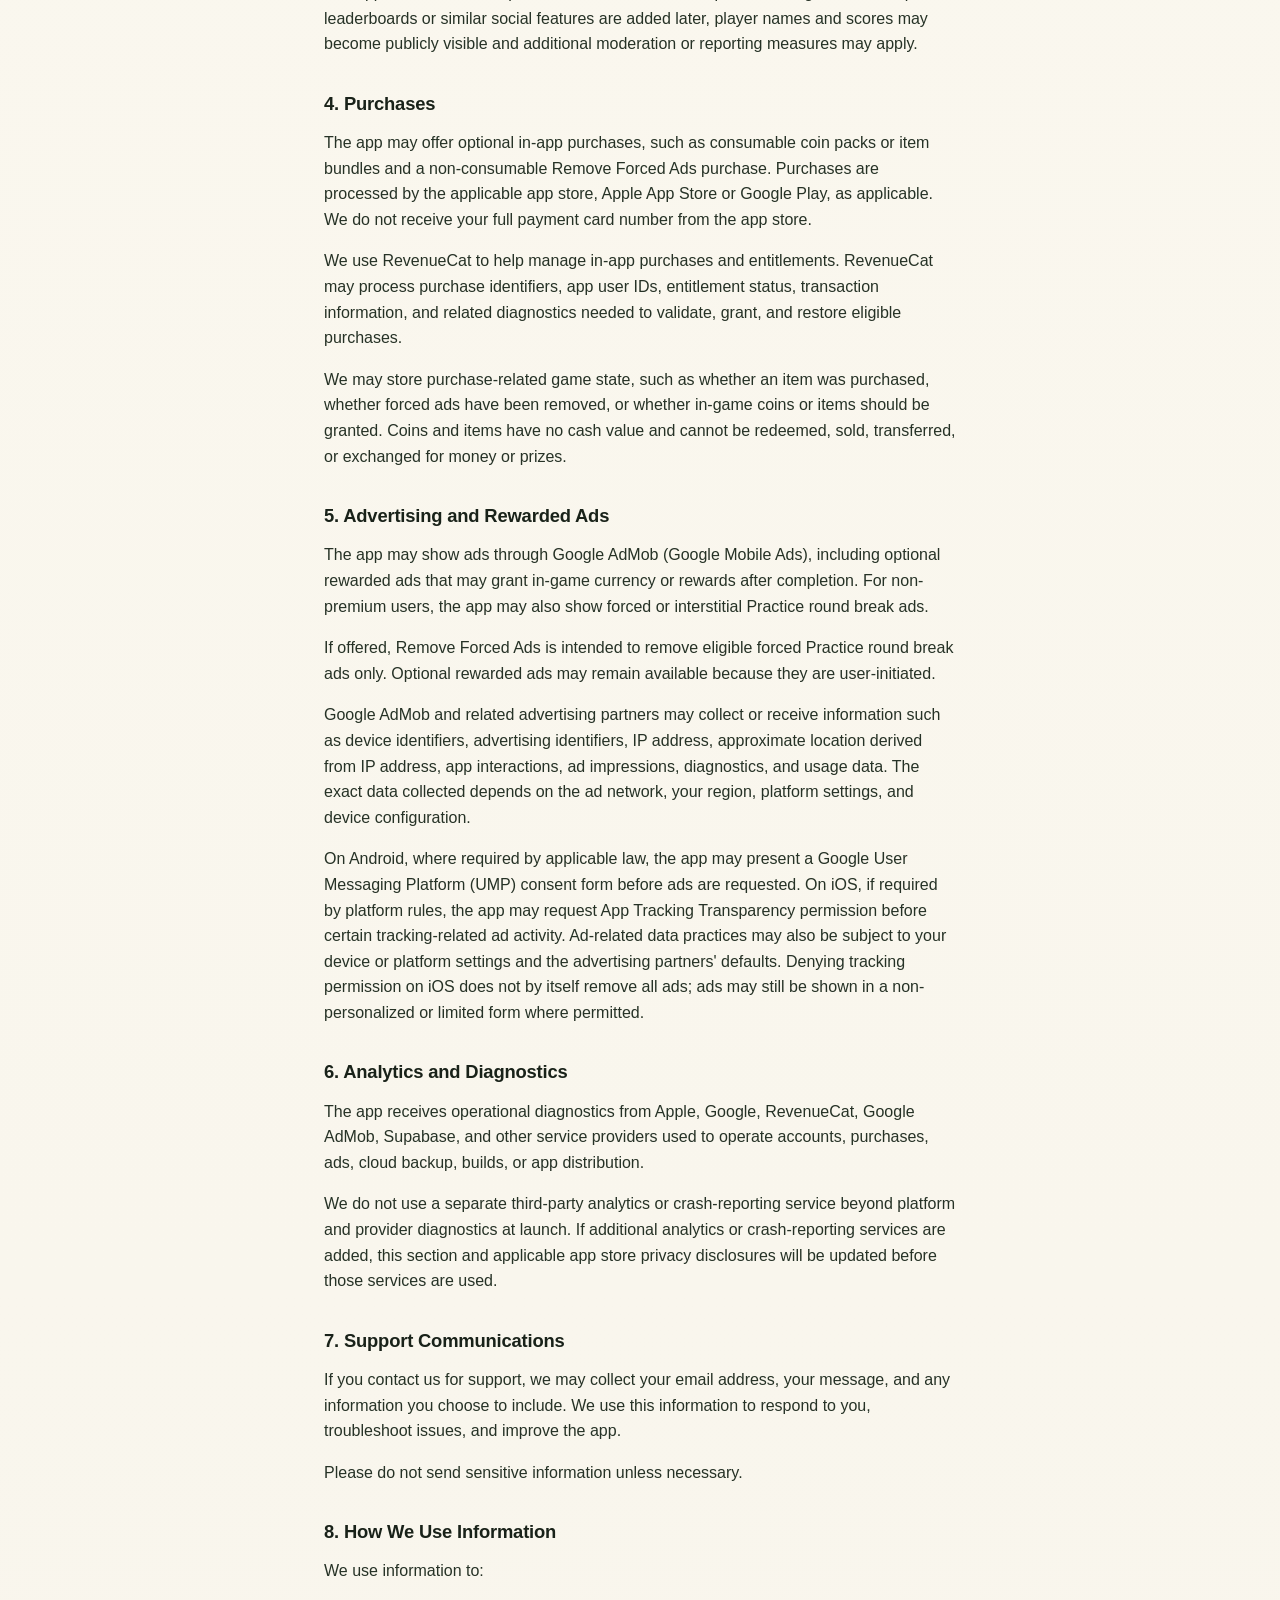
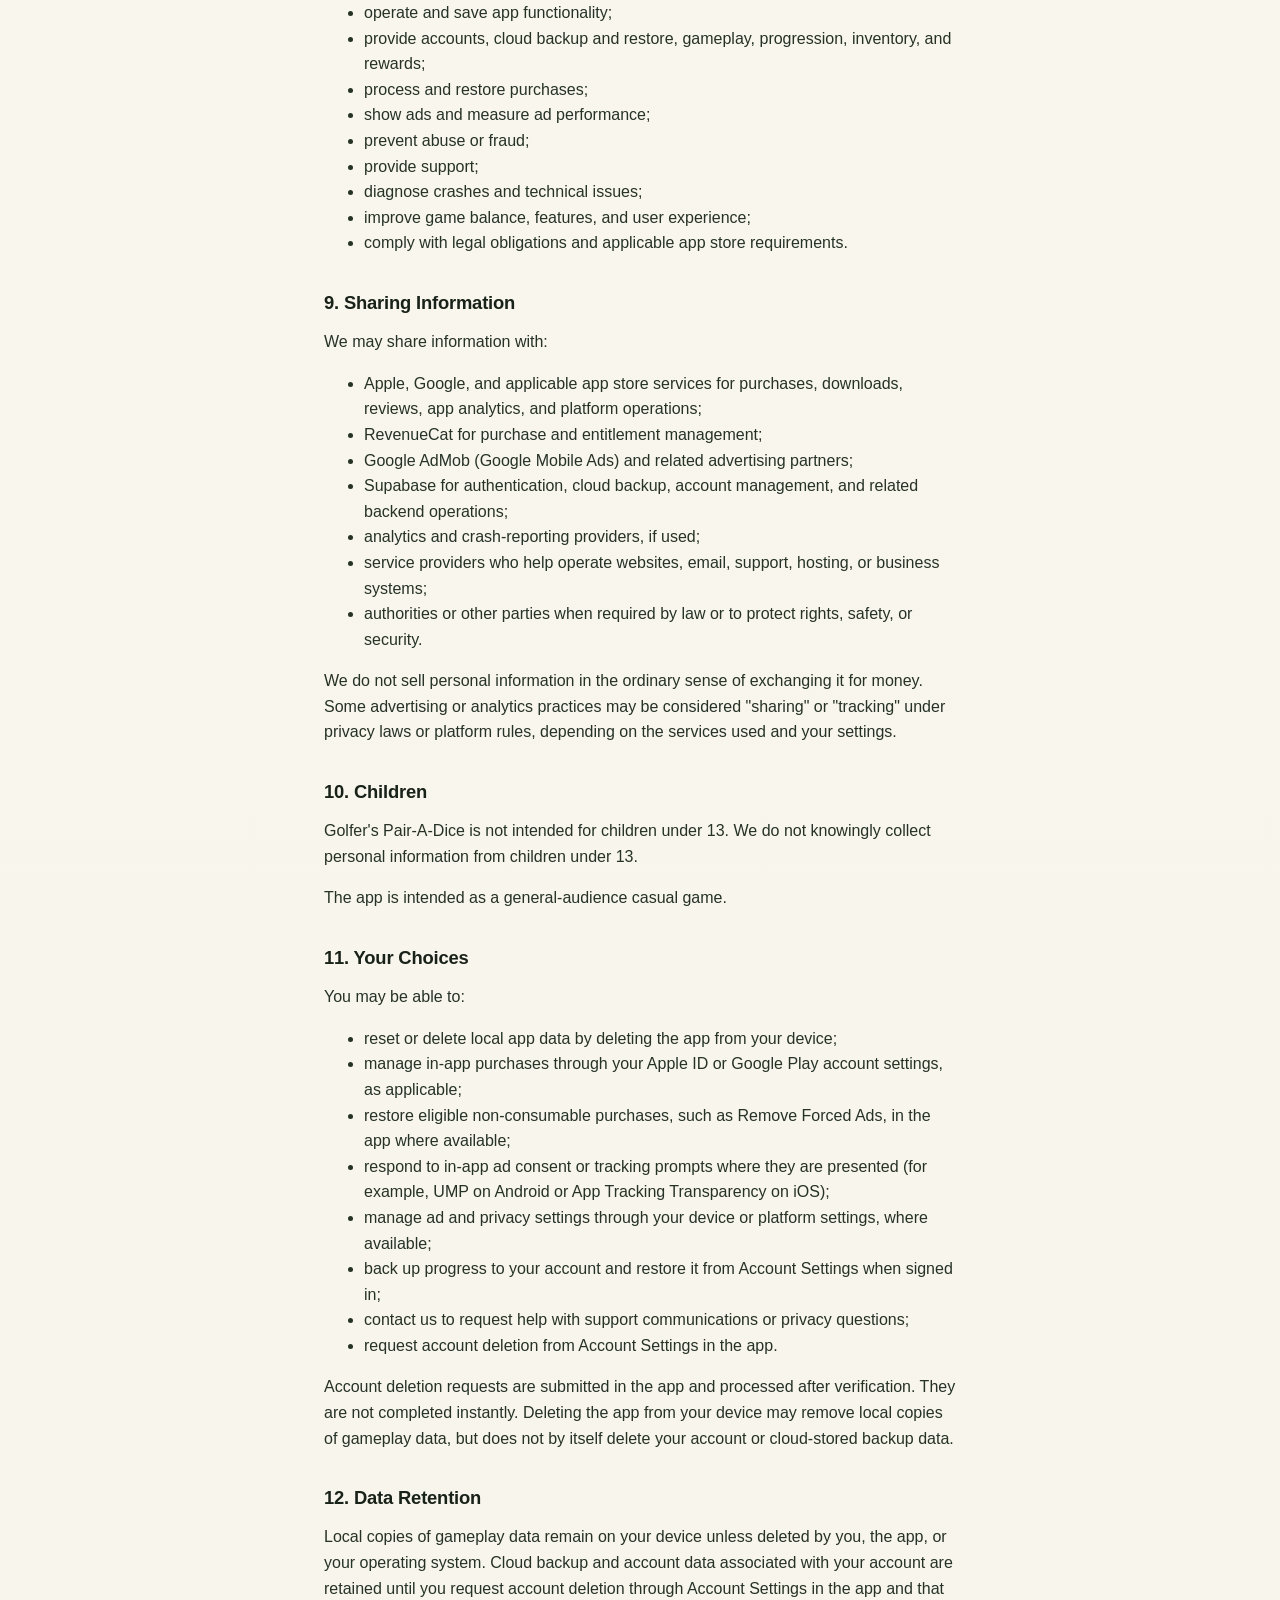
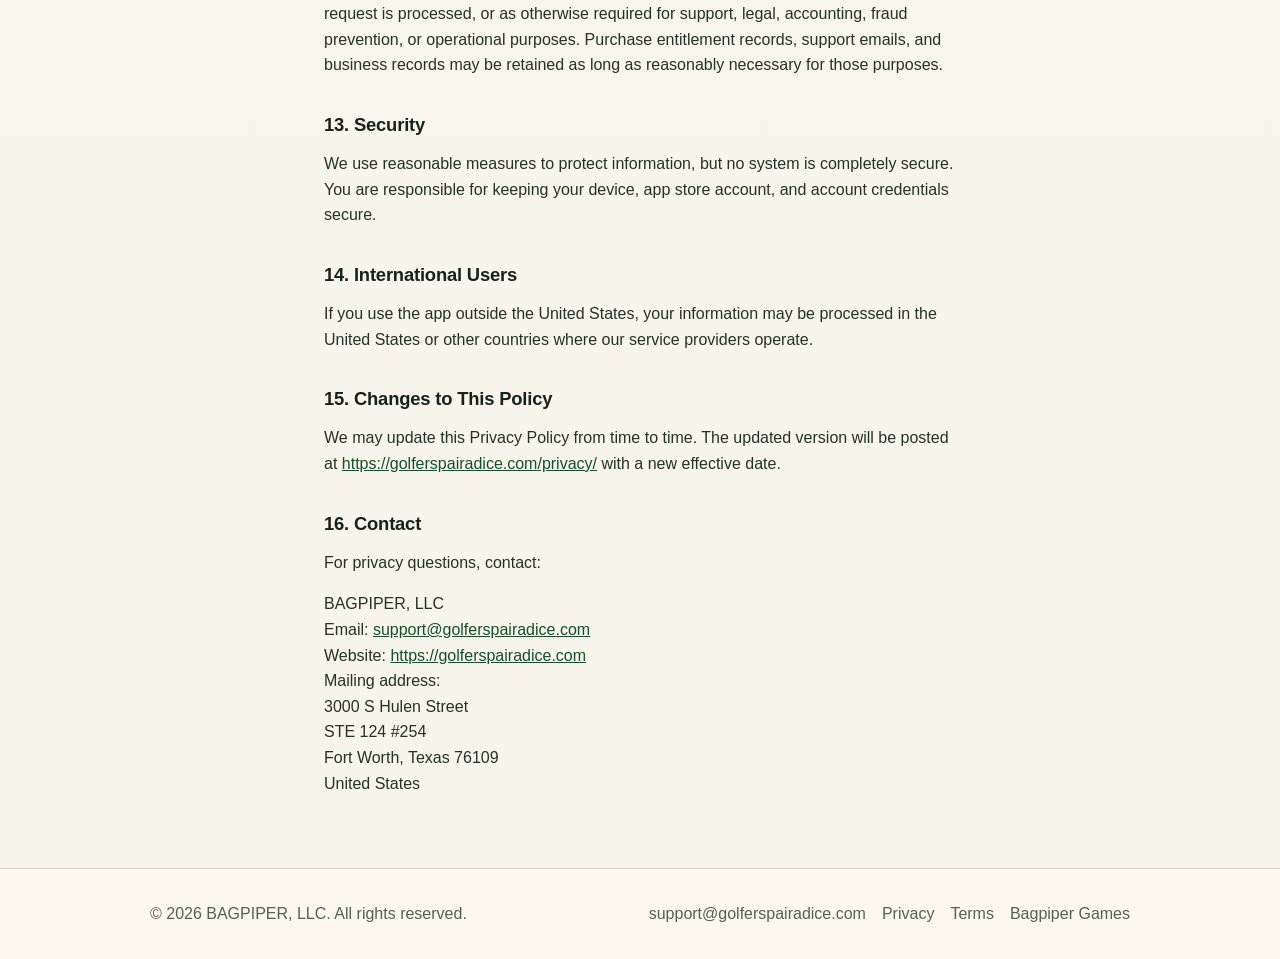
==== commit 9c2c18bf: "Set Privacy and Terms effective date to August 1, 2026 and align ad consent copy with Android UMP an" ====
--- a/privacy/index.html
+++ b/privacy/index.html
@@ -31,7 +31,7 @@
     </header>
 
     <ul class="doc-meta">
-      <li><span class="label">Effective date</span> To be finalized before launch</li>
+      <li><span class="label">Effective date</span> August 1, 2026</li>
       <li><span class="label">App</span> Golfer's Pair-A-Dice</li>
       <li><span class="label">Publisher</span> BAGPIPER, LLC</li>
       <li><span class="label">Contact</span> <a href="mailto:support@golferspairadice.com">support@golferspairadice.com</a></li>
@@ -71,7 +71,7 @@
       <p>The app may show ads through Google AdMob (Google Mobile Ads), including optional rewarded ads that may grant in-game currency or rewards after completion. For non-premium users, the app may also show forced or interstitial Practice round break ads.</p>
       <p>If offered, Remove Forced Ads is intended to remove eligible forced Practice round break ads only. Optional rewarded ads may remain available because they are user-initiated.</p>
       <p>Google AdMob and related advertising partners may collect or receive information such as device identifiers, advertising identifiers, IP address, approximate location derived from IP address, app interactions, ad impressions, diagnostics, and usage data. The exact data collected depends on the ad network, your region, platform settings, and device configuration.</p>
-      <p>On iOS, if required by platform rules, the app may request App Tracking Transparency permission before certain tracking-related ad activity. On Android and other platforms, ad-related data practices may be subject to platform settings and applicable consent requirements where required by law. We do not claim a separate in-app consent system beyond what the platform or ad SDK may present.</p>
+      <p>On Android, where required by applicable law, the app may present a Google User Messaging Platform (UMP) consent form before ads are requested. On iOS, if required by platform rules, the app may request App Tracking Transparency permission before certain tracking-related ad activity. Ad-related data practices may also be subject to your device or platform settings and the advertising partners' defaults. Denying tracking permission on iOS does not by itself remove all ads; ads may still be shown in a non-personalized or limited form where permitted.</p>
 
       <h2>6. Analytics and Diagnostics</h2>
       <p>The app receives operational diagnostics from Apple, Google, RevenueCat, Google AdMob, Supabase, and other service providers used to operate accounts, purchases, ads, cloud backup, builds, or app distribution.</p>
@@ -118,6 +118,7 @@
         <li>reset or delete local app data by deleting the app from your device;</li>
         <li>manage in-app purchases through your Apple ID or Google Play account settings, as applicable;</li>
         <li>restore eligible non-consumable purchases, such as Remove Forced Ads, in the app where available;</li>
+        <li>respond to in-app ad consent or tracking prompts where they are presented (for example, UMP on Android or App Tracking Transparency on iOS);</li>
         <li>manage ad and privacy settings through your device or platform settings, where available;</li>
         <li>back up progress to your account and restore it from Account Settings when signed in;</li>
         <li>contact us to request help with support communications or privacy questions;</li>
